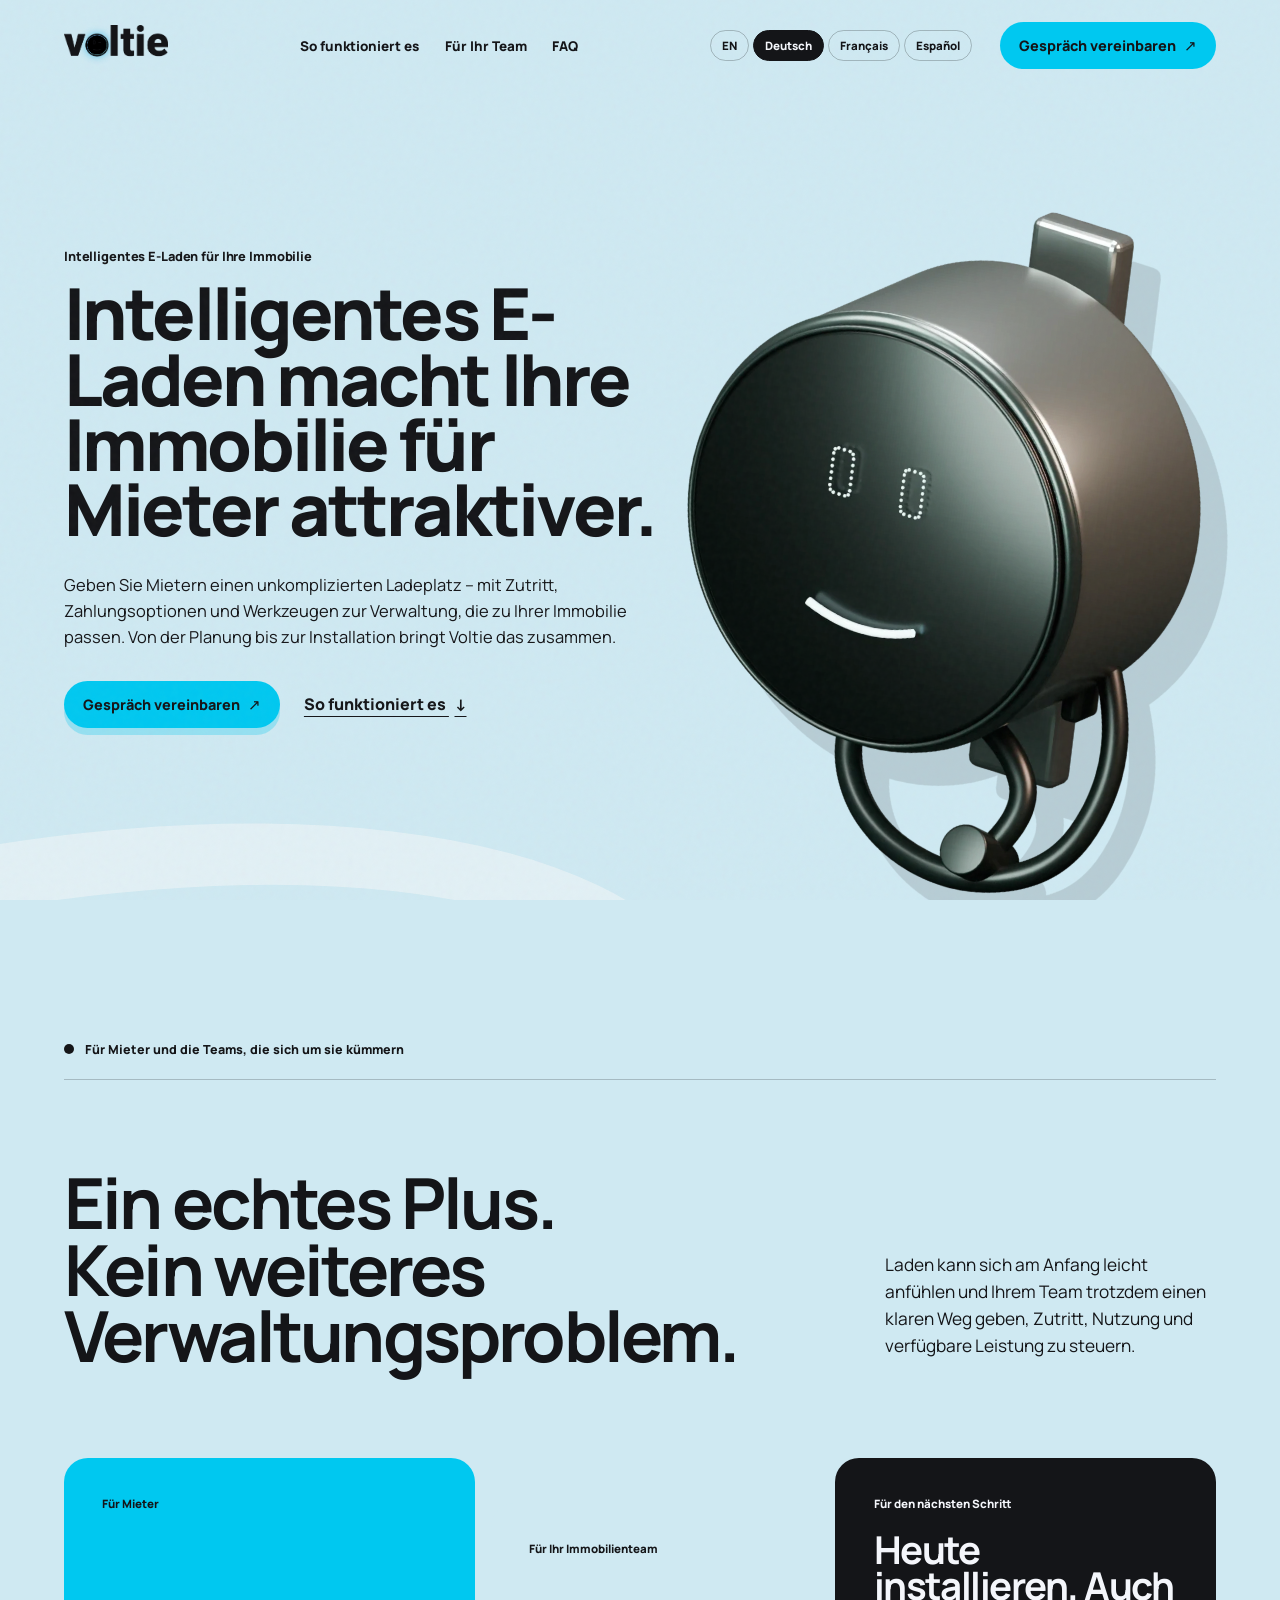
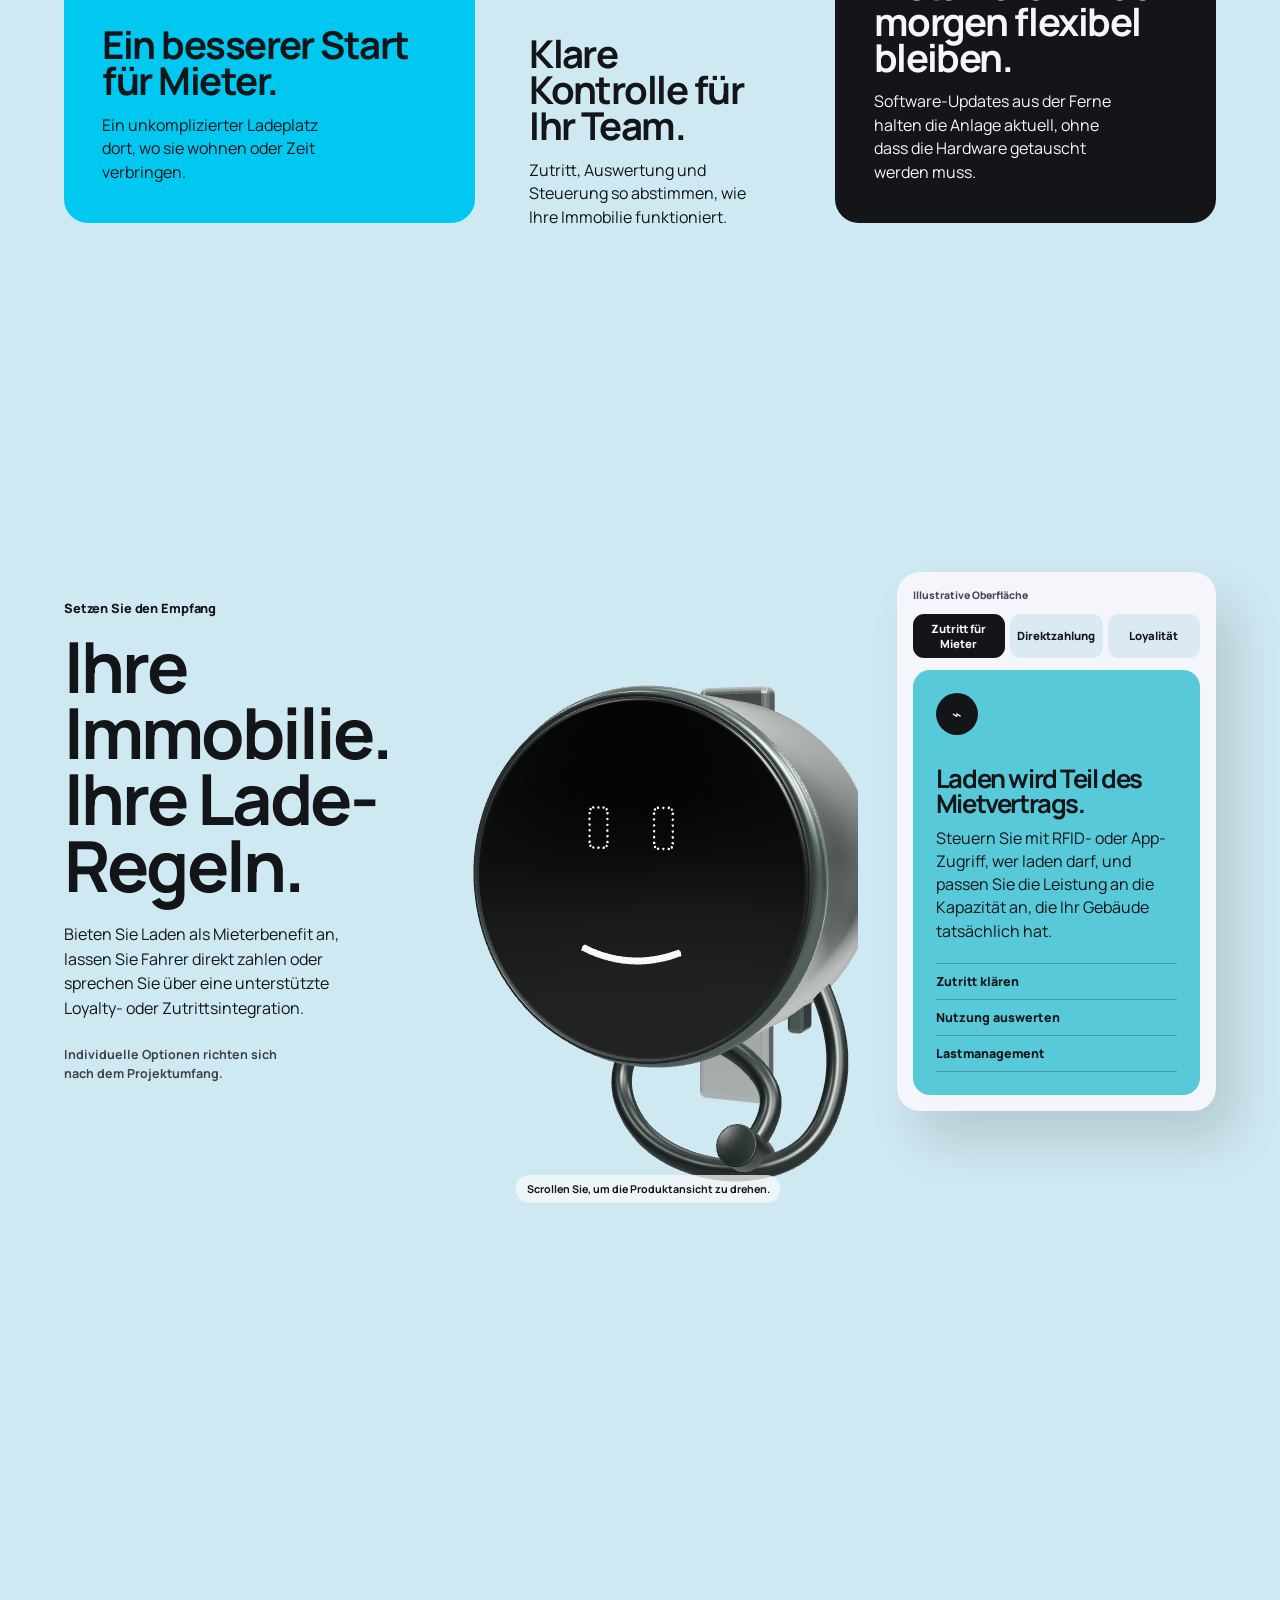
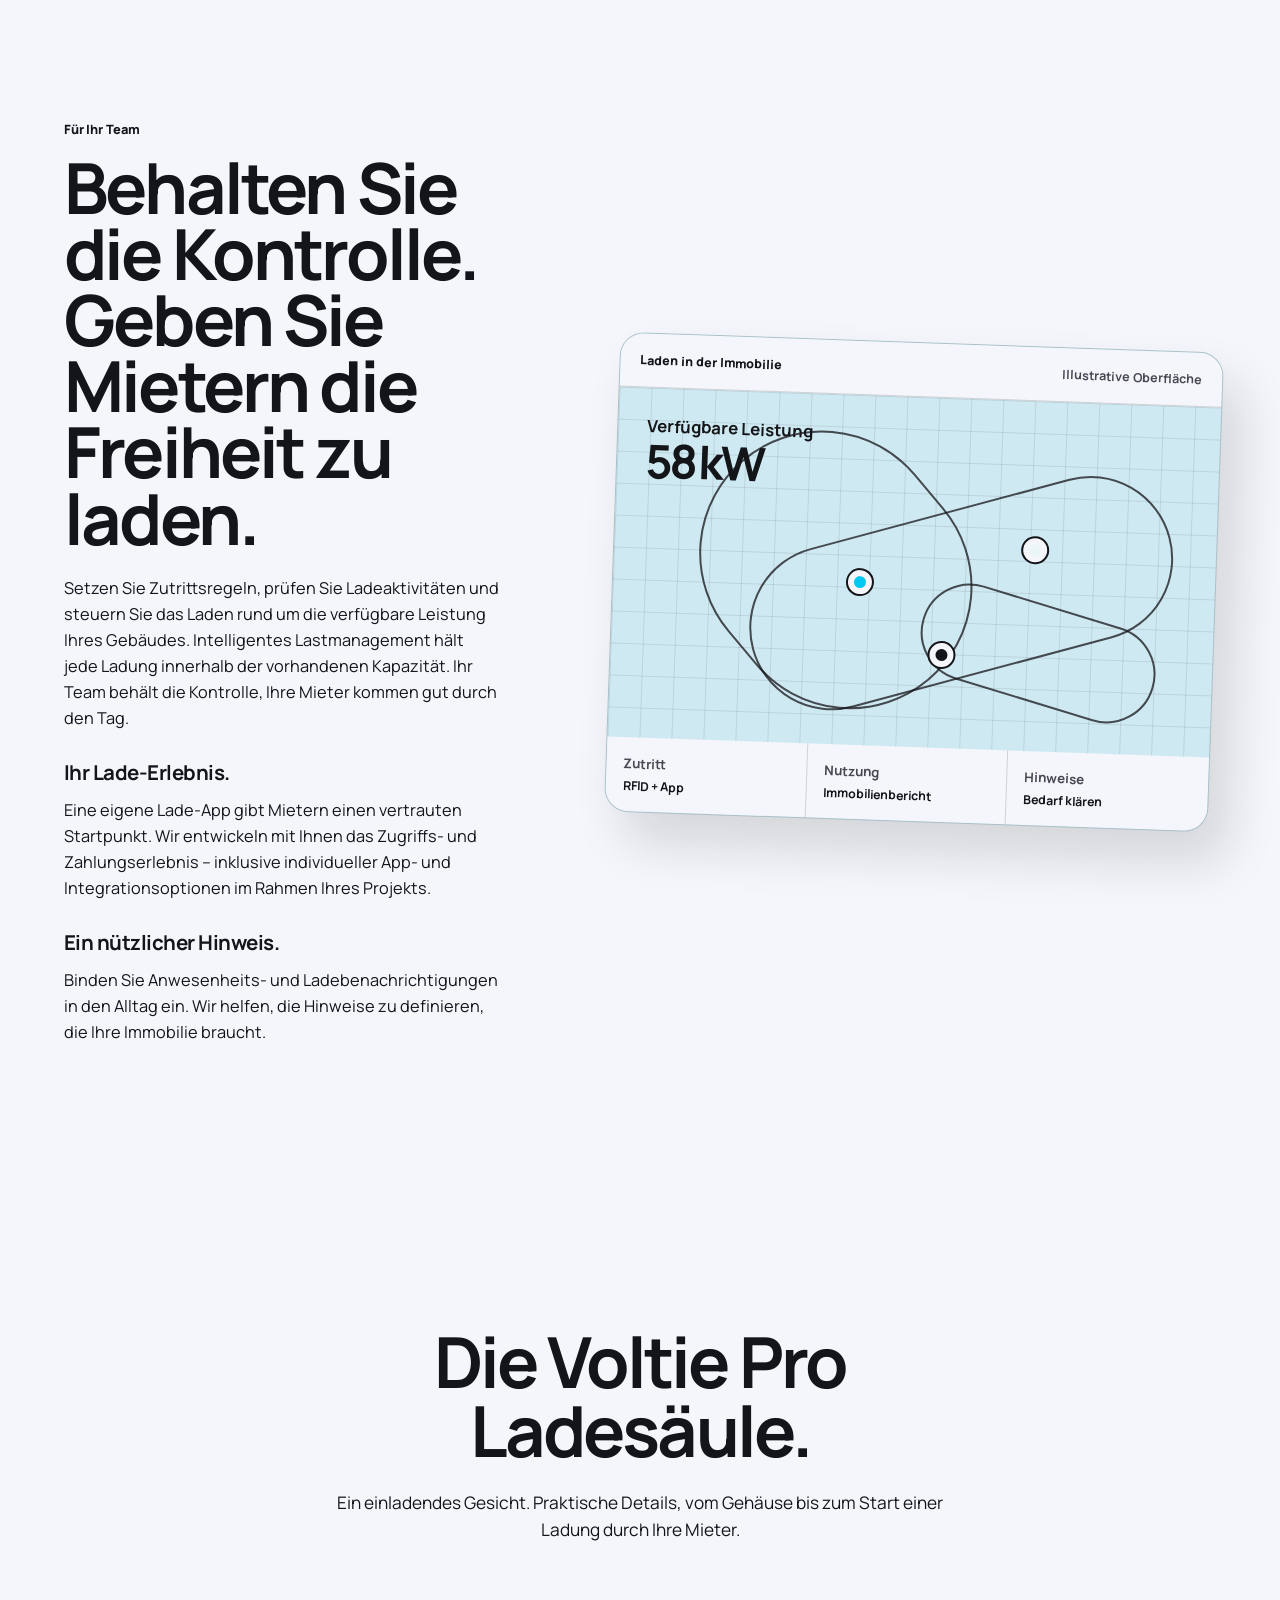
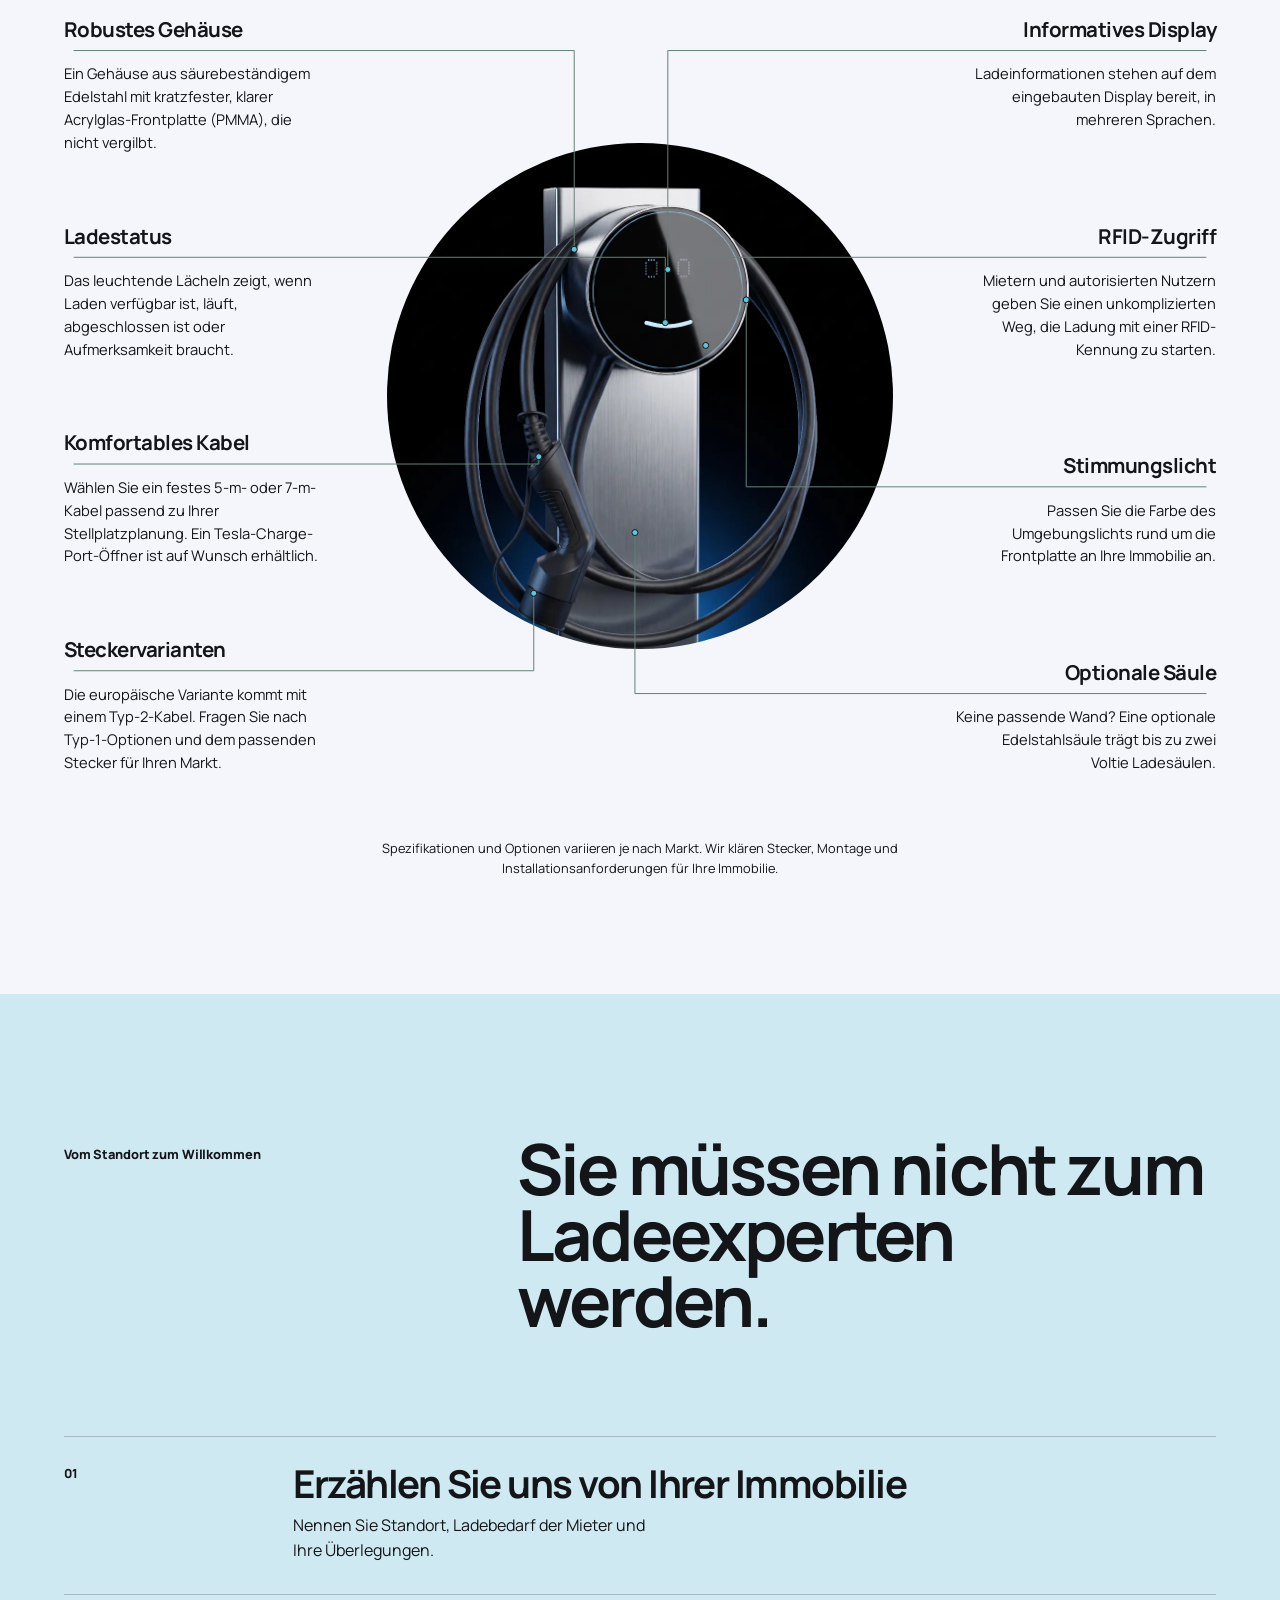
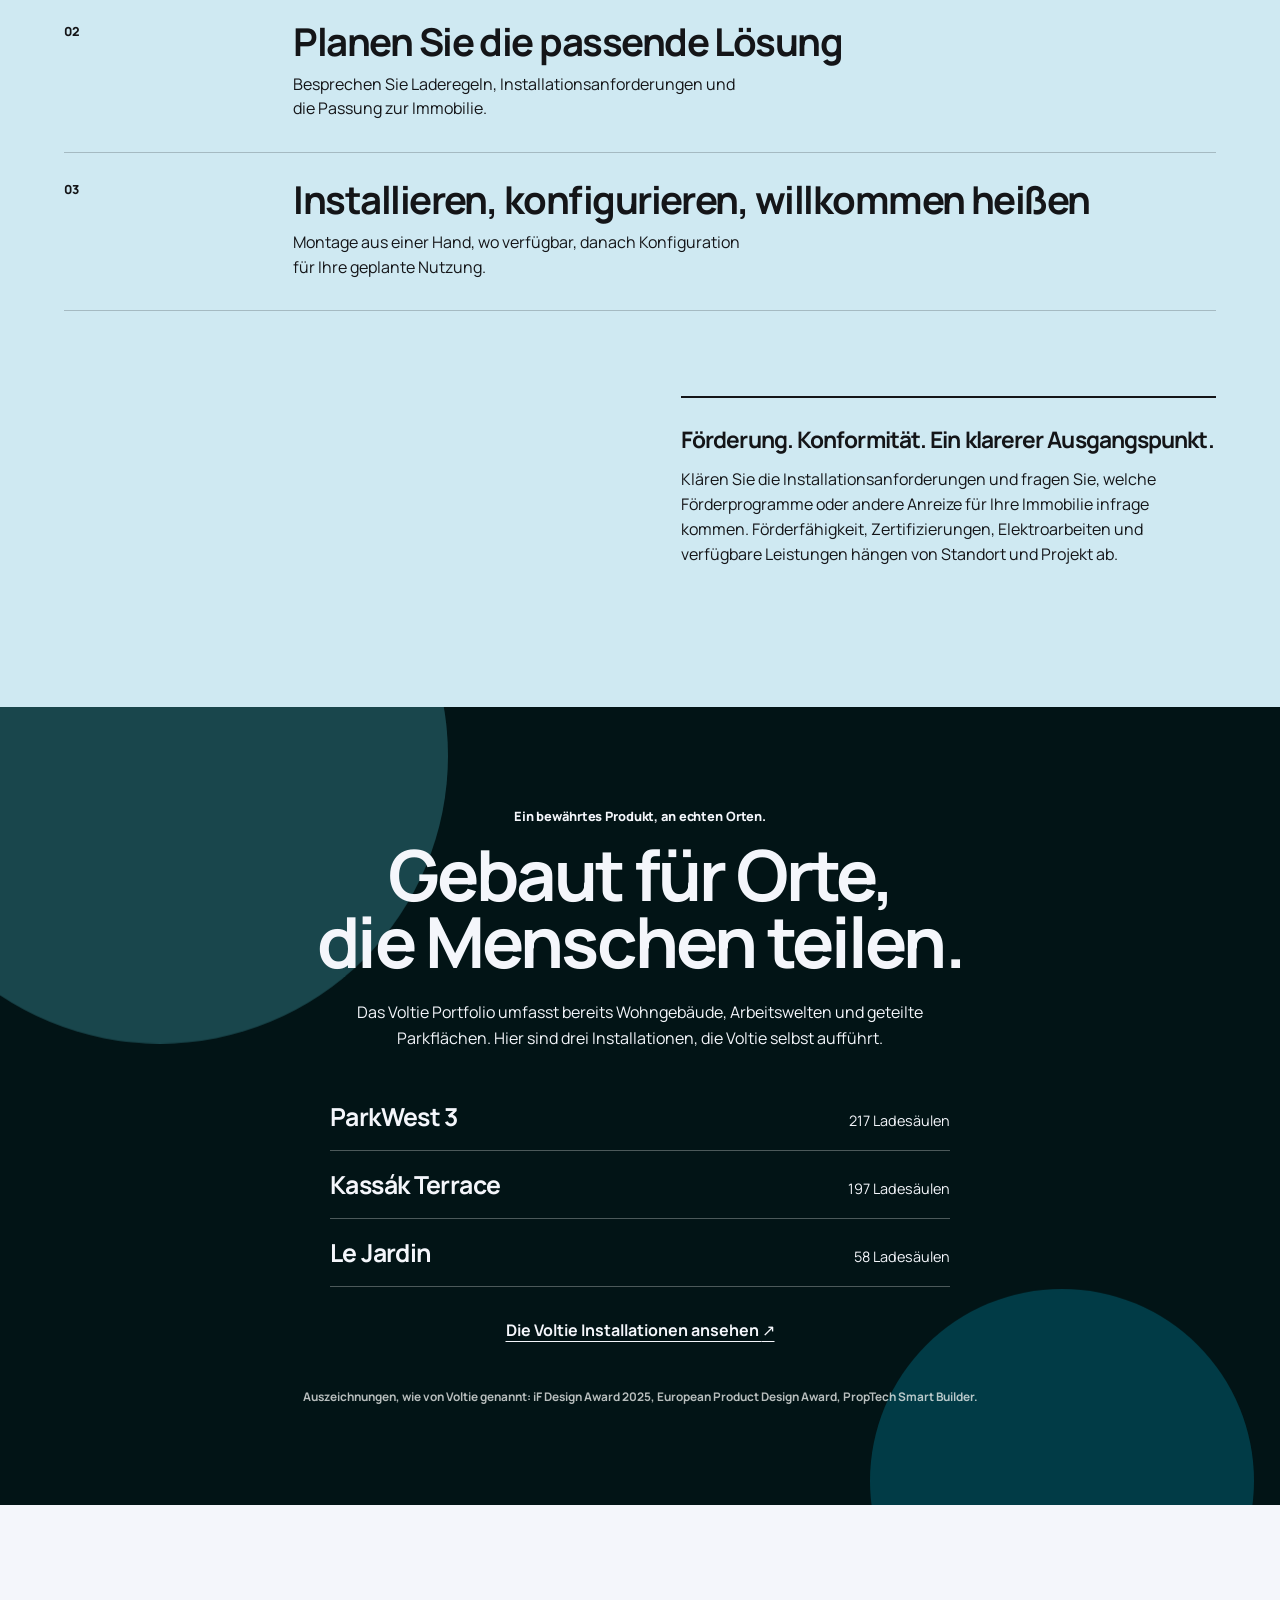
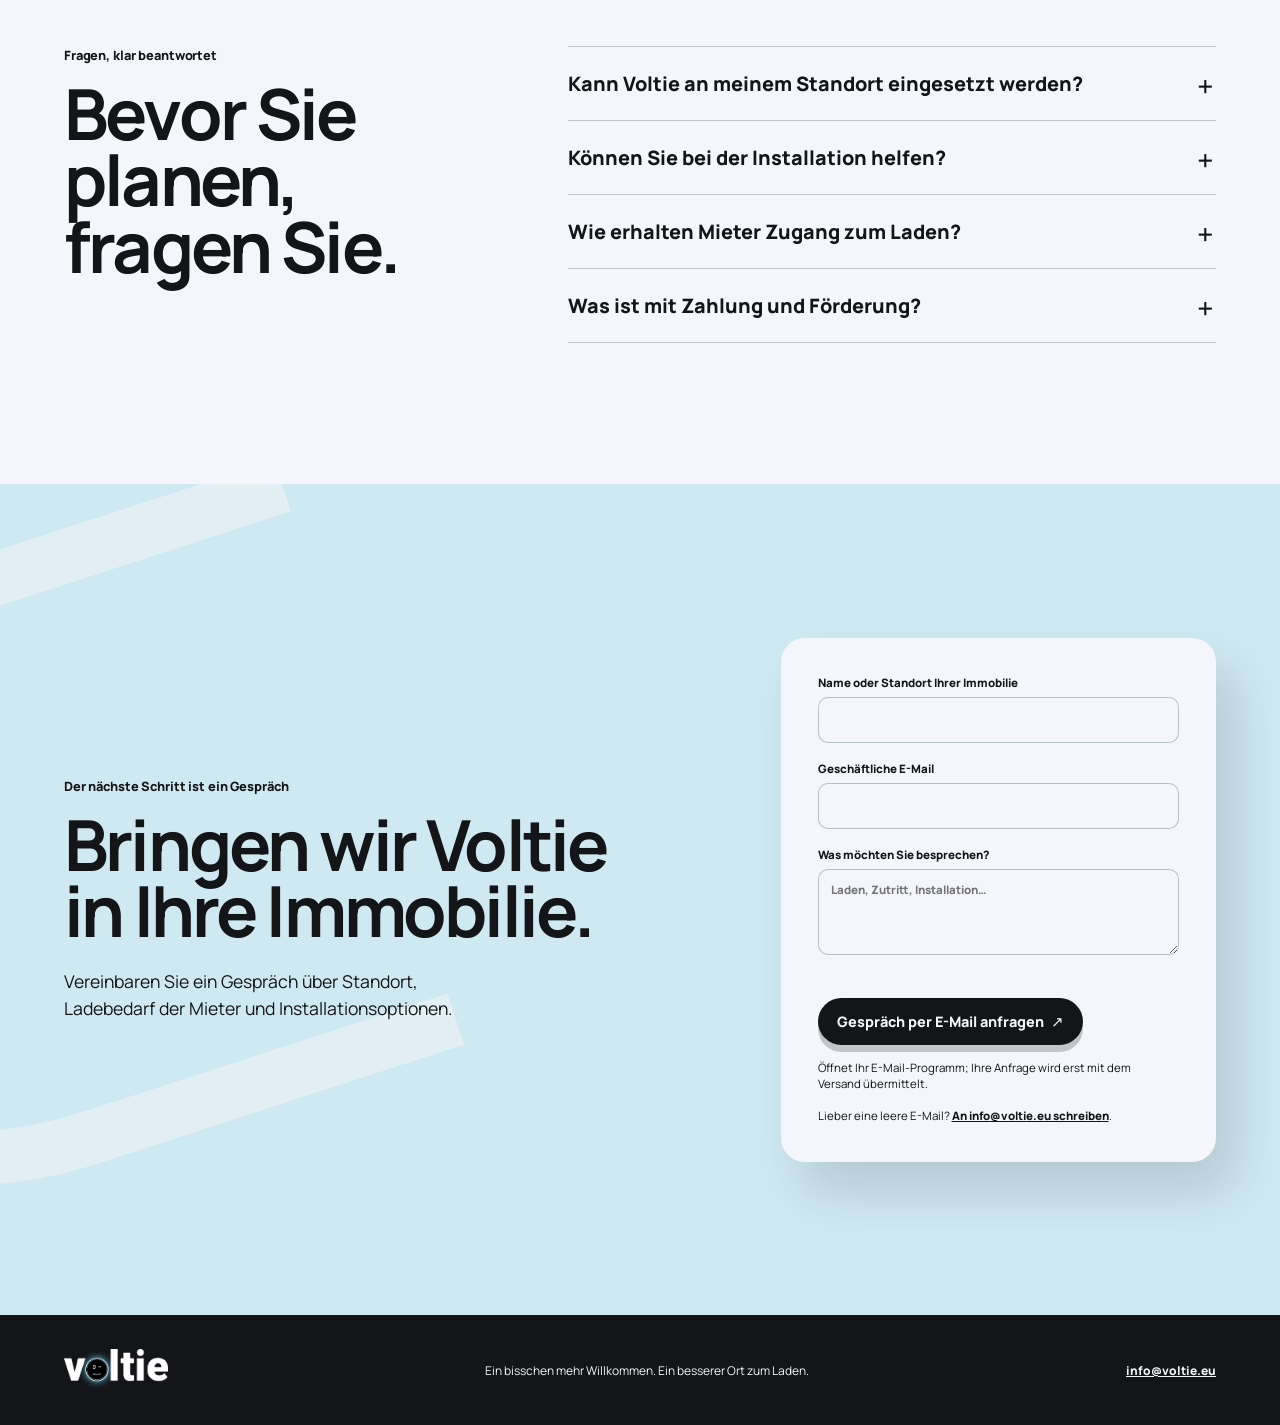
==== de/index.html @ d53babb7 "Publish tested Voltie landing pages in English, German, French and Spanish" ====
<!doctype html>
<html lang="de" data-theme="voltie">
  <head>
    <meta charset="UTF-8" />
    <meta name="viewport" content="width=device-width, initial-scale=1.0" />
    <meta name="theme-color" content="#141518" />
    <meta name="description" content="Voltie bringt intelligentes E-Laden in Ihre Immobilie: Lastmanagement, das die vorhandene Leistung berücksichtigt, Software-Updates aus der Ferne und eine Ladesäule, die Mieter gern nutzen." />
    <title>Voltie — Intelligentes E-Laden für Ihre Immobilie</title>
    <meta name="robots" content="noindex, nofollow" />
    <link rel="icon" href="../assets/voltie-favicon.png" type="image/png" />
    <link rel="preload" href="../fonts/manrope-variable.ttf" as="font" type="font/ttf" crossorigin />
    <script type="module" crossorigin src="../assets/main-BnGy2Usy.js"></script>
    <link rel="stylesheet" crossorigin href="../assets/main-CqkEtk5y.css">
  </head>
  <body>
    <a class="skip-link" href="#main">Zum Inhalt springen</a>
    <div class="floods" aria-hidden="true"><div class="flood flood-mint"></div><div class="flood flood-coral"></div><div class="flood flood-yellow"></div><div class="flood flood-white"></div><div class="flood flood-forest"></div></div>
    <header class="site-header">
      <a class="logo" href="#top" aria-label="Voltie Startseite"><img class="wordmark" src="../assets/voltie-wordmark-ink.png" alt="Voltie" width="1049" height="384" /></a>
      <nav class="desktop-nav" aria-label="Hauptnavigation"><a href="#how-it-works">So funktioniert es</a><a href="#control">Für Ihr Team</a><a href="#faq">FAQ</a></nav>
      <nav class="lang-switch" aria-label="Sprache"><a href="../voltie/" hreflang="en" lang="en" data-locale="en">EN</a><a href="../de/" hreflang="de" lang="de" data-locale="de" aria-current="page">Deutsch</a><a href="../fr/" hreflang="fr" lang="fr" data-locale="fr">Français</a><a href="../es/" hreflang="es" lang="es" data-locale="es">Español</a></nav>
      <a class="nav-cta" href="#book-a-call">Gespräch vereinbaren <span aria-hidden="true">↗</span></a>
      <details class="mobile-nav"><summary aria-label="Navigation öffnen"><span></span><span></span></summary><nav aria-label="Mobile Navigation"><a href="#how-it-works">So funktioniert es</a><a href="#control">Für Ihr Team</a><a href="#faq">FAQ</a><a href="#book-a-call">Gespräch vereinbaren</a><nav class="lang-switch lang-switch--menu" aria-label="Sprache wählen"><a href="../voltie/" hreflang="en" lang="en" data-locale="en">EN</a><a href="../de/" hreflang="de" lang="de" data-locale="de" aria-current="page">Deutsch</a><a href="../fr/" hreflang="fr" lang="fr" data-locale="fr">Français</a><a href="../es/" hreflang="es" lang="es" data-locale="es">Español</a></nav></nav></details>
    </header>

    <main id="main">
      <section class="hero scene-mint" id="top" data-flood="mint">
        <div class="hero-copy">
          <p class="eyebrow">Intelligentes E-Laden für Ihre Immobilie</p>
          <h1>Intelligentes E-Laden macht Ihre Immobilie für Mieter attraktiver.</h1>
          <p class="hero-deck">Geben Sie Mietern einen unkomplizierten Ladeplatz – mit Zutritt, Zahlungsoptionen und Werkzeugen zur Verwaltung, die zu Ihrer Immobilie passen. Von der Planung bis zur Installation bringt Voltie das zusammen.</p>
          <div class="hero-actions"><a class="button button-ink" href="#book-a-call">Gespräch vereinbaren <span aria-hidden="true">↗</span></a><a class="text-link" href="#how-it-works">So funktioniert es <span aria-hidden="true">↓</span></a></div>
        </div>
        <div class="hero-product" data-pointer-product aria-label="Vereinfachte 3D-Darstellung der runden Voltie Pro Ladesäule" role="img">
          <picture class="hero-poster" aria-hidden="true"><source srcset="../assets/charger-poster.webp" type="image/webp" /><img src="../assets/charger-poster.png" width="1100" height="1100" alt="" fetchpriority="high" /></picture>
          <p class="product-note">Ein warmer Empfang. Bis ins letzte Detail.</p>
        </div>
        <div class="hero-swoop" aria-hidden="true"></div>
      </section>

      <section class="welcome scene-coral" id="how-it-works" data-flood="coral">
        <div class="section-topline"><span class="dot"></span><p>Für Mieter und die Teams, die sich um sie kümmern</p></div>
        <div class="welcome-heading"><h2>Ein echtes Plus.<br />Kein weiteres Verwaltungsproblem.</h2><p>Laden kann sich am Anfang leicht anfühlen und Ihrem Team trotzdem einen klaren Weg geben, Zutritt, Nutzung und verfügbare Leistung zu steuern.</p></div>
        <div class="statements" data-reveal-group>
          <article class="statement statement-one"><span>Für Mieter</span><h3>Ein besserer Start für Mieter.</h3><p>Ein unkomplizierter Ladeplatz dort, wo sie wohnen oder Zeit verbringen.</p></article>
          <article class="statement statement-two"><span>Für Ihr Immobilienteam</span><h3>Klare Kontrolle für Ihr Team.</h3><p>Zutritt, Auswertung und Steuerung so abstimmen, wie Ihre Immobilie funktioniert.</p></article>
          <article class="statement statement-three"><span>Für den nächsten Schritt</span><h3>Heute installieren. Auch morgen flexibel bleiben.</h3><p>Software-Updates aus der Ferne halten die Anlage aktuell, ohne dass die Hardware getauscht werden muss.</p></article>
        </div>
      </section>

      <section class="product-stage scene-mint" id="charging-rules" data-flood="mint">
        <div class="product-stage-sticky">
          <div class="stage-copy"><p class="eyebrow">Setzen Sie den Empfang</p><h2>Ihre Immobilie.<br />Ihre Lade-Regeln.</h2><p>Bieten Sie Laden als Mieterbenefit an, lassen Sie Fahrer direkt zahlen oder sprechen Sie über eine unterstützte Loyalty- oder Zutrittsintegration.</p><p class="scope-note">Individuelle Optionen richten sich nach dem Projektumfang.</p></div>
          <div class="model-stage" id="model-stage">
            <picture class="model-poster" id="model-poster"><source srcset="../assets/charger-poster.webp" type="image/webp" /><img src="../assets/charger-poster.png" alt="Vereinfachte 3D-Darstellung der runden Voltie Pro Ladesäule" /></picture>
            <div class="charger-art charger-art--stage" id="css-stage-product" aria-hidden="true"><div class="charger-body"><div class="charger-face"><span class="eye left"></span><span class="eye right"></span><span class="smile"></span></div></div><div class="charger-cable"></div></div>
            <canvas id="charger-canvas" aria-label="Interaktive 3D-Näherung der Voltie Pro Ladesäule"></canvas>
            <span class="model-status" id="model-status" aria-live="polite">Die Produktansicht ist vereinfacht.</span>
          </div>
          <div class="access-demo" aria-label="Illustrative Demonstration zu Zutritt und Zahlung">
            <p class="demo-label">Illustrative Oberfläche</p>
            <div class="demo-tabs" role="group" aria-label="Wahl der Ladeeinrichtung"><button type="button" class="demo-tab is-active" aria-pressed="true" data-demo="tenant">Zutritt für Mieter</button><button type="button" class="demo-tab" aria-pressed="false" data-demo="pay">Direktzahlung</button><button type="button" class="demo-tab" aria-pressed="false" data-demo="loyalty">Loyalität</button></div>
            <div class="demo-screen" id="demo-screen"><div class="demo-icon" aria-hidden="true">⌁</div><h3>Laden wird Teil des Mietvertrags.</h3><p>Steuern Sie mit RFID- oder App-Zugriff, wer laden darf, und passen Sie die Leistung an die Kapazität an, die Ihr Gebäude tatsächlich hat.</p><ul><li>Zutritt klären</li><li>Nutzung auswerten</li><li>Lastmanagement</li></ul></div>
          </div>
        </div>
      </section>

      <section class="control scene-white" id="control" data-flood="white">
        <div class="control-copy"><p class="eyebrow">Für Ihr Team</p><h2>Behalten Sie die Kontrolle.<br />Geben Sie Mietern die Freiheit zu laden.</h2><p>Setzen Sie Zutrittsregeln, prüfen Sie Ladeaktivitäten und steuern Sie das Laden rund um die verfügbare Leistung Ihres Gebäudes. Intelligentes Lastmanagement hält jede Ladung innerhalb der vorhandenen Kapazität. Ihr Team behält die Kontrolle, Ihre Mieter kommen gut durch den Tag.</p><h3 class="feature-heading">Ihr Lade-Erlebnis.</h3><p>Eine eigene Lade-App gibt Mietern einen vertrauten Startpunkt. Wir entwickeln mit Ihnen das Zugriffs- und Zahlungserlebnis – inklusive individueller App- und Integrationsoptionen im Rahmen Ihres Projekts.</p><h3 class="feature-heading">Ein nützlicher Hinweis.</h3><p>Binden Sie Anwesenheits- und Ladebenachrichtigungen in den Alltag ein. Wir helfen, die Hinweise zu definieren, die Ihre Immobilie braucht.</p></div>
        <div class="concept-ui" aria-label="Illustrative Oberfläche zur Immobilienverwaltung"><div class="concept-head"><span>Laden in der Immobilie</span><b>Illustrative Oberfläche</b></div><div class="concept-map"><span class="map-line a"></span><span class="map-line b"></span><span class="map-line c"></span><i class="map-dot one"></i><i class="map-dot two"></i><i class="map-dot three"></i><strong>Verfügbare Leistung<br /><em>58 kW</em></strong></div><div class="concept-footer"><div><small>Zutritt</small><b>RFID + App</b></div><div><small>Nutzung</small><b>Immobilienbericht</b></div><div><small>Hinweise</small><b>Bedarf klären</b></div></div></div>
      </section>

      <section class="hardware scene-white" id="voltie-charger" data-flood="white" aria-labelledby="hardware-title">
        <header class="hardware-header"><h2 id="hardware-title">Die Voltie Pro Ladesäule.</h2><p>Ein einladendes Gesicht. Praktische Details, vom Gehäuse bis zum Start einer Ladung durch Ihre Mieter.</p></header>
        <div class="hardware-diagram">
          <figure class="hardware-visual"><img src="../assets/voltie-charger-details.webp" width="1024" height="1024" loading="lazy" decoding="async" alt="Runde Voltie Pro Ladesäule mit leuchtendem Lächeln, aufgewickeltem Kabel und Edelstahl-Montagesäule" /></figure>
          <svg class="hardware-leaders" aria-hidden="true" focusable="false"></svg>
          <div class="hardware-column hardware-left">
            <article class="hardware-callout" data-pin=".37,.21"><h3>Robustes Gehäuse</h3><p>Ein Gehäuse aus säurebeständigem Edelstahl mit kratzfester, klarer Acrylglas-Frontplatte (PMMA), die nicht vergilbt.</p></article>
            <article class="hardware-callout" data-pin=".55,.355"><h3>Ladestatus</h3><p>Das leuchtende Lächeln zeigt, wenn Laden verfügbar ist, läuft, abgeschlossen ist oder Aufmerksamkeit braucht.</p></article>
            <article class="hardware-callout" data-pin=".30,.62"><h3>Komfortables Kabel</h3><p>Wählen Sie ein festes 5-m- oder 7-m-Kabel passend zu Ihrer Stellplatzplanung. Ein Tesla-Charge-Port-Öffner ist auf Wunsch erhältlich.</p></article>
            <article class="hardware-callout" data-pin=".29,.89"><h3>Steckervarianten</h3><p>Die europäische Variante kommt mit einem Typ-2-Kabel. Fragen Sie nach Typ-1-Optionen und dem passenden Stecker für Ihren Markt.</p></article>
          </div>
          <div class="hardware-column hardware-right">
            <article class="hardware-callout" data-pin=".555,.25"><h3>Informatives Display</h3><p>Ladeinformationen stehen auf dem eingebauten Display bereit, in mehreren Sprachen.</p></article>
            <article class="hardware-callout" data-pin=".63,.40"><h3>RFID-Zugriff</h3><p>Mietern und autorisierten Nutzern geben Sie einen unkomplizierten Weg, die Ladung mit einer RFID-Kennung zu starten.</p></article>
            <article class="hardware-callout" data-pin=".71,.31"><h3>Stimmungslicht</h3><p>Passen Sie die Farbe des Umgebungslichts rund um die Frontplatte an Ihre Immobilie an.</p></article>
            <article class="hardware-callout" data-pin=".49,.77"><h3>Optionale Säule</h3><p>Keine passende Wand? Eine optionale Edelstahlsäule trägt bis zu zwei Voltie Ladesäulen.</p></article>
          </div>
        </div>
        <p class="hardware-note">Spezifikationen und Optionen variieren je nach Markt. Wir klären Stecker, Montage und Installationsanforderungen für Ihre Immobilie.</p>
      </section>

      <section class="process scene-yellow" data-flood="yellow">
        <div class="process-intro"><p class="eyebrow">Vom Standort zum Willkommen</p><h2>Sie müssen nicht zum Ladeexperten werden.</h2></div>
        <ol class="steps">
        <li><span>01</span><div><h3>Erzählen Sie uns von Ihrer Immobilie</h3><p>Nennen Sie Standort, Ladebedarf der Mieter und Ihre Überlegungen.</p></div></li>
        <li><span>02</span><div><h3>Planen Sie die passende Lösung</h3><p>Besprechen Sie Laderegeln, Installationsanforderungen und die Passung zur Immobilie.</p></div></li>
        <li><span>03</span><div><h3>Installieren, konfigurieren, willkommen heißen</h3><p>Montage aus einer Hand, wo verfügbar, danach Konfiguration für Ihre geplante Nutzung.</p></div></li>
        </ol>
        <aside class="requirements"><h3>Förderung. Konformität. Ein klarerer Ausgangspunkt.</h3><p>Klären Sie die Installationsanforderungen und fragen Sie, welche Förderprogramme oder andere Anreize für Ihre Immobilie infrage kommen. Förderfähigkeit, Zertifizierungen, Elektroarbeiten und verfügbare Leistungen hängen von Standort und Projekt ab.</p></aside>
      </section>

      <section class="proof scene-forest" id="proof" data-flood="forest">
        <div class="proof-orb orb-one" aria-hidden="true"></div><div class="proof-orb orb-two" aria-hidden="true"></div>
        <p class="eyebrow">Ein bewährtes Produkt, an echten Orten.</p><h2>Gebaut für Orte,<br />die Menschen teilen.</h2><p class="proof-copy">Das Voltie Portfolio umfasst bereits Wohngebäude, Arbeitswelten und geteilte Parkflächen. Hier sind drei Installationen, die Voltie selbst aufführt.</p><ul class="project-proof"><li><strong>ParkWest 3</strong><span>217 Ladesäulen</span></li><li><strong>Kassák Terrace</strong><span>197 Ladesäulen</span></li><li><strong>Le Jardin</strong><span>58 Ladesäulen</span></li></ul><a class="proof-link" href="https://www.voltie.eu/en/references" target="_blank" rel="noopener noreferrer">Die Voltie Installationen ansehen <span aria-hidden="true">↗</span></a><p class="award-note">Auszeichnungen, wie von Voltie genannt: iF Design Award 2025, European Product Design Award, PropTech Smart Builder.</p>
      </section>

      <section class="faq scene-white" id="faq" data-flood="white"><div class="faq-head"><p class="eyebrow">Fragen, klar beantwortet</p><h2>Bevor Sie planen, fragen Sie.</h2></div><div class="faq-list"><details><summary>Kann Voltie an meinem Standort eingesetzt werden?</summary><p>Verfügbarkeit, Installationsumfang und örtliche Anforderungen unterscheiden sich. Teilen Sie uns Ihre Immobilie mit und fragen Sie, was an Ihrem Standort möglich ist.</p></details><details><summary>Können Sie bei der Installation helfen?</summary><p>Voltie unterstützt die Installationsplanung und bietet, wo verfügbar, Montage aus einer Hand an. Umfang der Elektroarbeiten und der Leistungen hängen von Projektort und -umfang ab.</p></details><details><summary>Wie erhalten Mieter Zugang zum Laden?</summary><p>Besprechen Sie RFID- und App-Zugriff für das Laden Ihrer Mieter. Die passende Lösung hängt davon ab, wie der Zutritt an der Immobilie funktionieren soll.</p></details><details><summary>Was ist mit Zahlung und Förderung?</summary><p>Fahrer können je nach Projektaufsetzung direkt zahlen. Fragen Sie nach Zahlungsoptionen, lokalen Förderprogrammen und Anforderungen; Förderfähigkeit oder Förderhöhe sind nicht garantiert.</p></details></div></section>

      <section class="door scene-coral" id="book-a-call" data-flood="coral"><div class="door-copy"><p class="eyebrow">Der nächste Schritt ist ein Gespräch</p><h2>Bringen wir Voltie in Ihre Immobilie.</h2><p>Vereinbaren Sie ein Gespräch über Standort, Ladebedarf der Mieter und Installationsoptionen.</p><div class="door-arc" aria-hidden="true"></div></div><form class="call-form" id="call-form" novalidate><label>Name oder Standort Ihrer Immobilie<input name="property" autocomplete="organization" required /></label><label>Geschäftliche E-Mail<input name="email" type="email" autocomplete="email" required /></label><label>Was möchten Sie besprechen?<textarea name="message" rows="4" placeholder="Laden, Zutritt, Installation…" required></textarea></label><p class="form-error" id="form-error" role="alert"></p><button class="button button-ink" type="submit">Gespräch per E-Mail anfragen <span aria-hidden="true">↗</span></button><p class="form-note">Öffnet Ihr E-Mail-Programm; Ihre Anfrage wird erst mit dem Versand übermittelt.</p><p class="form-fallback">Lieber eine leere E-Mail? <a href="mailto:info@voltie.eu?subject=Voltie%20Anfrage%20zur%20Ladeinfrastruktur%20%E2%80%93%20">An info@voltie.eu schreiben</a>.</p></form></section>
    </main>
    <footer><a class="logo" href="#top" aria-label="Voltie – nach oben"><img class="wordmark" src="../assets/voltie-wordmark.png" alt="Voltie" width="1049" height="384" /></a><p>Ein bisschen mehr Willkommen. Ein besserer Ort zum Laden.</p><a href="mailto:info@voltie.eu">info@voltie.eu</a></footer>
    <script type="application/json" id="volt-locale">{"demo":{"tabs":[{"id":"tenant","label":"Zutritt für Mieter"},{"id":"pay","label":"Direktzahlung"},{"id":"loyalty","label":"Loyalität"}],"screens":{"tenant":{"title":"Laden wird Teil des Mietvertrags.","copy":"Steuern Sie mit RFID- oder App-Zugriff, wer laden darf, und passen Sie die Leistung an die Kapazität an, die Ihr Gebäude tatsächlich hat.","items":["Zutritt klären","Nutzung auswerten","Lastmanagement"],"icon":"⌁"},"pay":{"title":"Fahrer zahlen direkt.","copy":"Besprechen Sie eine Direktzahlung, die zur Immobilie und zum geplanten Ladeerlebnis passt.","items":["Direktzahlung klären","Zutrittsoptionen","Projektumfang klären"],"icon":"↗"},"loyalty":{"title":"Loyalty- oder Zutrittsanbindung ansehen.","copy":"Besprechen Sie unterstützte Loyalty- oder Zutrittsintegrationen passend zur Arbeitsweise Ihrer Immobilie.","items":["Integration klären","Zutritt für Mieter","Umfang bestätigen"],"icon":"◎"}}},"form":{"error":"Bitte geben Sie Ihre Immobilie, eine gültige E-Mail-Adresse und eine kurze Nachricht an, bevor sich Ihr E-Mail-Programm öffnet.","subject":"Voltie Anfrage zur Ladeinfrastruktur – {property}","body":"Hallo Voltie-Team,\n\nImmobilie: {property}\nE-Mail: {email}\n\nWas ich besprechen möchte:\n{message}\n\nBitte melden Sie sich wegen eines Gesprächs."},"model":{"scroll":"Scrollen Sie, um die Produktansicht zu drehen.","product":"Produktansicht","fallback":"Statische Produktansicht, solange das 3D-Modell nicht verfügbar ist."}}</script>
  </body>
</html>
---- assets/main-CqkEtk5y.css ----
:root{--mint: #b7e2d0;--ink: #193b32;--coral: #f3a28e;--yellow: #f4d87c;--white: #f8f9f8;--forest: #193b32;--muted: #416359;--line: rgb(25 59 50 / 22%);--ease-out: cubic-bezier(.23, 1, .32, 1);--ease-morph: cubic-bezier(.77, 0, .175, 1);--shadow: 20px 30px 50px rgb(25 59 50 / 15%);--page-pad: clamp(20px, 5vw, 80px);font-family:Manrope,Arial,sans-serif;color:var(--ink);background:var(--mint);font-synthesis:none}*{box-sizing:border-box}html{scroll-behavior:smooth}body{margin:0;min-width:320px;overflow-x:hidden;background:var(--mint);color:var(--ink)}body:after{content:"";position:fixed;inset:0;pointer-events:none;z-index:20;opacity:.045;background-image:url("data:image/svg+xml,%3Csvg viewBox='0 0 180 180' xmlns='http://www.w3.org/2000/svg'%3E%3Cfilter id='n'%3E%3CfeTurbulence type='fractalNoise' baseFrequency='.8' numOctaves='3' stitchTiles='stitch'/%3E%3C/filter%3E%3Crect width='100%25' height='100%25' filter='url(%23n)' opacity='.75'/%3E%3C/svg%3E")}a{color:inherit}button,input,textarea{font:inherit}button,summary{cursor:pointer}:focus-visible{outline:3px solid var(--ink);outline-offset:4px}.skip-link{position:fixed;top:10px;left:10px;z-index:200;transform:translateY(-200%);background:var(--white);padding:12px 16px;border-radius:8px;font-weight:800}.skip-link:focus{transform:translateY(0)}.floods{position:fixed;inset:0;z-index:0;background:var(--mint)}body>main,body>footer{position:relative;z-index:1}.flood{position:absolute;inset:0;opacity:0;transition:opacity .65s var(--ease-out)}.flood-mint{background:var(--mint);opacity:1}.flood-coral{background:var(--coral)}.flood-yellow{background:var(--yellow)}.flood-white{background:var(--white)}.flood-forest{background:var(--forest)}.site-header{position:absolute;z-index:30;top:0;left:0;right:0;display:flex;align-items:center;gap:28px;padding:22px var(--page-pad)}.logo{display:inline-flex;align-items:center;gap:.015em;text-decoration:none;font-size:clamp(1.7rem,2.5vw,2.15rem);line-height:1;letter-spacing:-.095em;font-weight:800;white-space:nowrap}.logo-device{display:inline-grid;place-items:center;width:.84em;height:.84em;margin:0 .018em;border:.073em solid currentColor;border-radius:50%;position:relative;transform:translateY(.01em)}.logo-device:before{content:"";position:absolute;inset:.09em;border-radius:50%;box-shadow:inset 0 0 0 .04em #75d9e1}.logo-device b{width:.31em;height:.065em;border-radius:50%;border-bottom:.045em solid currentColor;position:absolute;bottom:.19em}.logo-device i{width:.35em;height:.1em;position:absolute;top:.32em;border-left:.045em solid currentColor;border-right:.045em solid currentColor}.desktop-nav{display:flex;gap:clamp(16px,2vw,32px);margin-left:auto}.desktop-nav a{text-decoration:none;font-size:.84rem;font-weight:800}.desktop-nav a:hover{text-decoration:underline;text-underline-offset:.3em}.nav-cta,.button{display:inline-flex;align-items:center;justify-content:center;gap:.55em;min-height:46px;border:0;border-radius:999px;padding:13px 19px;font-size:.9rem;font-weight:800;text-decoration:none;transition:transform .14s var(--ease-out),background-color .14s ease,color .14s ease,box-shadow .14s ease}.nav-cta{background:var(--coral)}.nav-cta span,.button span{font-size:1.05em}.nav-cta:active,.button:active{transform:translateY(1px) scale(.975)}.mobile-nav{display:none;margin-left:auto;position:relative}.mobile-nav summary{list-style:none;width:46px;height:46px;border-radius:50%;display:grid;align-content:center;justify-content:center;gap:5px;background:var(--white)}.mobile-nav summary::-webkit-details-marker{display:none}.mobile-nav summary span{display:block;width:18px;height:2px;background:var(--ink)}.mobile-nav nav{position:absolute;right:0;top:calc(100% + 9px);width:210px;padding:12px;border-radius:17px;background:var(--white);box-shadow:var(--shadow)}.mobile-nav nav a{display:block;padding:12px;border-radius:10px;text-decoration:none;font-weight:800}.mobile-nav nav a:hover{background:var(--mint)}section{position:relative;scroll-margin-top:86px}.scene-mint{background:var(--mint)}.scene-coral{background:var(--coral)}.scene-yellow{background:var(--yellow)}.scene-white{background:var(--white)}.scene-forest{background:var(--forest);color:var(--white)}.js .scene-mint,.js .scene-coral,.js .scene-yellow,.js .scene-white,.js .scene-forest{background:transparent}.hero{min-height:max(760px,100svh);display:flex;align-items:center;padding:145px var(--page-pad) 70px;overflow:hidden;isolation:isolate}.hero-copy{width:56%;max-width:790px;position:relative;z-index:2}.eyebrow{margin:0 0 16px;font-size:.8rem;font-weight:800;letter-spacing:-.01em}.hero h1,h2,h3,p{text-wrap:pretty}.hero h1{margin:0;max-width:780px;font-size:clamp(4.5rem,8vw,7.45rem);line-height:.91;letter-spacing:-.04em;font-weight:800}.hero-deck{max-width:590px;margin:30px 0;font-size:clamp(1.03rem,1.25vw,1.22rem);line-height:1.58}.hero-actions{display:flex;align-items:center;gap:24px}.button-ink{background:var(--ink);color:var(--white);box-shadow:0 7px #193b3238}.button-ink:hover{background:#254f44;transform:translateY(-2px);box-shadow:0 9px #193b3238}.button-ink:active{box-shadow:0 3px #193b3238}.text-link{font-weight:800;text-decoration-thickness:1px;text-underline-offset:.35em}.text-link span{margin-left:.35em}.hero-product{position:absolute;z-index:1;width:min(43vw,650px);aspect-ratio:.88;right:max(3vw,38px);bottom:-8vw;display:grid;place-items:center;filter:drop-shadow(27px 33px 0 rgb(25 59 50 / 13%))}.product-note{position:absolute;right:0;bottom:2%;margin:0;font-size:.67rem;font-weight:700;color:#193b32b8}.charger-art{width:100%;height:100%;position:relative;display:grid;place-items:center}.charger-body{width:84%;aspect-ratio:.92;position:relative;border-radius:50% 50% 45% 45%;background:radial-gradient(circle at 37% 25%,#fff 0 1.5%,#dae5e2 9%,#6e8179 36%,#24332e 60%,#84958e 71%,#eff4f2 77%,#3b4b45 89%);box-shadow:inset -18px -17px 20px #0000004d,inset 18px 14px 19px #ffffff52;display:grid;place-items:center;transform:rotate(-8deg)}.charger-face{width:69%;aspect-ratio:1;border-radius:50%;position:relative;background:#0d1715;border:clamp(4px,.62vw,8px) solid #667e75;box-shadow:inset 0 0 0 clamp(2px,.27vw,4px) #7ddae2,0 6px #00000040}.charger-face .eye{position:absolute;top:36%;width:7%;height:11%;border:2px solid #f8f9f8;border-radius:2px}.charger-face .left{left:31%}.charger-face .right{left:54%;width:9%;height:2px;top:41%;border-width:0 0 2px}.charger-face .smile{position:absolute;left:36%;top:51%;width:30%;height:18%;border-bottom:2px solid #f8f9f8;border-radius:0 0 50% 50%;transform:rotate(3deg)}.charger-cable{position:absolute;width:39%;height:44%;border:clamp(8px,1.1vw,14px) solid #172521;border-left:0;border-bottom:0;border-radius:0 90% 0 0;bottom:0;left:0;transform:translate(-18%,12%) rotate(5deg)}.hero-swoop{position:absolute;z-index:-1;width:75vw;height:31vw;left:-20vw;bottom:-23vw;border:min(5vw,78px) solid rgb(248 249 248 / 47%);border-left:0;border-radius:0 80% 0 0;transform:rotate(-12deg)}.welcome{padding:clamp(80px,11vw,150px) var(--page-pad)}.section-topline{display:flex;align-items:center;gap:11px;padding-bottom:21px;border-bottom:1px solid var(--line);font-size:.78rem;font-weight:800}.section-topline p{margin:0}.dot{width:10px;height:10px;border-radius:50%;background:var(--ink)}.welcome-heading{display:grid;grid-template-columns:1.15fr .55fr;gap:10vw;padding:clamp(46px,7vw,90px) 0}.welcome h2,.product-stage h2,.control h2,.process h2,.proof h2,.faq h2,.door h2{margin:0;font-size:clamp(2.9rem,5.5vw,6rem);letter-spacing:-.04em;line-height:.94}.welcome-heading>p{align-self:end;max-width:380px;font-size:1.08rem;line-height:1.55;margin:0 0 .5em}.statements{display:grid;grid-template-columns:1.1fr .88fr 1.02fr;gap:16px;align-items:stretch}.statement{display:flex;flex-direction:column;min-height:315px;padding:clamp(22px,3vw,40px);border-radius:24px;color:var(--ink)}.statement span{font-size:.72rem;font-weight:800}.statement h3{margin:auto 0 14px;font-size:clamp(1.8rem,3vw,3.1rem);line-height:.94;letter-spacing:-.04em}.statement p{margin:0;max-width:24ch;line-height:1.47}.statement-one{background:var(--yellow)}.statement-two{min-height:365px;background:var(--mint);transform:translateY(45px)}.statement-three{background:var(--white)}.product-stage{min-height:310vh}.product-stage-sticky{min-height:100svh;padding:116px var(--page-pad) 60px;display:grid;grid-template-columns:.8fr 1fr .76fr;align-items:center;gap:clamp(16px,3vw,52px);overflow:hidden}.stage-copy{align-self:center}.stage-copy>p:not(.eyebrow){max-width:30ch;line-height:1.55;margin:24px 0 0}.scope-note{font-size:.78rem;font-weight:700;opacity:.78}.model-stage{position:relative;min-height:min(70vh,650px);align-self:stretch;isolation:isolate}.model-stage canvas,.model-poster,.charger-art--stage{position:absolute;inset:0;width:100%;height:100%}.model-stage canvas{z-index:2;opacity:0;transition:opacity .22s var(--ease-out)}.model-stage.is-model-ready canvas{opacity:1}.model-stage.is-model-ready .model-poster,.model-stage.is-model-ready .charger-art--stage{opacity:0}.model-poster{z-index:1;margin:0;display:grid;place-items:center;transition:opacity .22s var(--ease-out)}.model-poster img{max-width:100%;max-height:100%;object-fit:contain}.charger-art--stage{z-index:0;transform:scale(.9);transition:opacity .22s var(--ease-out)}.model-status{position:absolute;z-index:3;bottom:0;left:50%;transform:translate(-50%);padding:7px 11px;border-radius:999px;background:#f8f9f8bf;font-size:.67rem;font-weight:700;white-space:nowrap}.access-demo{background:var(--white);border-radius:23px;padding:16px;box-shadow:var(--shadow);align-self:center}.demo-label{margin:0 0 12px;color:var(--muted);font-size:.65rem;font-weight:800}.demo-tabs{display:grid;grid-template-columns:repeat(3,1fr);gap:5px}.demo-tab{min-height:44px;padding:7px;border:0;border-radius:11px;color:var(--ink);background:#deede7;font-size:.71rem;font-weight:800;transition:color .14s ease,background-color .14s ease,transform .14s var(--ease-out)}.demo-tab[aria-pressed=true]{color:var(--white);background:var(--ink)}.demo-tab:active{transform:scale(.97)}.demo-screen{min-height:295px;margin-top:12px;padding:23px;border-radius:17px;background:var(--yellow)}.demo-icon{width:42px;height:42px;display:grid;place-items:center;border-radius:50%;color:var(--white);background:var(--ink);font-weight:800}.demo-screen h3{margin:31px 0 11px;font-size:1.6rem;line-height:.98;letter-spacing:-.055em}.demo-screen p{line-height:1.45;margin:0 0 20px}.demo-screen ul{list-style:none;padding:0;margin:0;border-top:1px solid rgb(25 59 50 / 22%)}.demo-screen li{padding:9px 0;border-bottom:1px solid rgb(25 59 50 / 22%);font-size:.78rem;font-weight:800}.control{min-height:760px;padding:clamp(90px,13vw,170px) var(--page-pad);display:grid;grid-template-columns:.85fr 1.15fr;align-items:center;gap:8vw}.control-copy>p:not(.eyebrow){max-width:515px;margin:24px 0 0;font-size:1.02rem;line-height:1.6}.control-copy .scope-note{font-size:.77rem}.concept-ui{border:1px solid rgb(25 59 50 / 19%);border-radius:24px;overflow:hidden;background:var(--mint);box-shadow:var(--shadow);transform:rotate(2deg)}.concept-head{display:flex;justify-content:space-between;gap:12px;padding:18px 20px;background:var(--white);border-bottom:1px solid rgb(25 59 50 / 16%);font-size:.78rem;font-weight:800}.concept-head b{color:var(--muted);font-weight:700}.concept-map{min-height:350px;position:relative;overflow:hidden;background-image:linear-gradient(rgb(25 59 50 / 10%) 1px,transparent 1px),linear-gradient(90deg,rgb(25 59 50 / 10%) 1px,transparent 1px);background-size:32px 32px}.concept-map strong{position:absolute;top:29px;left:29px;font-size:1.05rem;line-height:1.1}.concept-map em{font-style:normal;font-size:2.9rem;letter-spacing:-.08em}.map-line{position:absolute;border:2px solid var(--ink);border-radius:999px;opacity:.75}.map-line.a{width:72%;height:47%;left:22%;top:32%;transform:rotate(-17deg)}.map-line.b{width:48%;height:70%;left:13%;top:15%;transform:rotate(48deg)}.map-line.c{width:40%;height:28%;left:51%;top:58%;transform:rotate(15deg)}.map-dot{position:absolute;width:24px;height:24px;border-radius:50%;border:6px solid var(--white);background:var(--coral);box-shadow:0 0 0 2px var(--ink)}.map-dot.one{left:39%;top:50%}.map-dot.two{left:68%;top:39%;background:var(--yellow)}.map-dot.three{left:53%;top:70%;background:var(--ink)}.concept-footer{display:grid;grid-template-columns:repeat(3,1fr);background:var(--white)}.concept-footer div{padding:17px;border-right:1px solid rgb(25 59 50 / 16%)}.concept-footer div:last-child{border-right:0}.concept-footer small,.concept-footer b{display:block}.concept-footer small{margin-bottom:5px;color:var(--muted);font-weight:700}.concept-footer b{font-size:.77rem}.process{padding:clamp(80px,11vw,150px) var(--page-pad)}.process-intro{display:grid;grid-template-columns:.7fr 1.3fr;gap:6vw}.process-intro .eyebrow{margin-top:10px}.steps{list-style:none;padding:0;margin:clamp(60px,8vw,115px) 0 0;border-top:1px solid var(--line)}.steps li{display:grid;grid-template-columns:18% 1fr;gap:22px;padding:28px 0 31px;border-bottom:1px solid var(--line)}.steps li>span{font-size:.78rem;font-weight:800}.steps h3{margin:0 0 11px;font-size:clamp(1.65rem,3vw,2.8rem);line-height:.98;letter-spacing:-.04em}.steps p{max-width:45ch;margin:0;line-height:1.55}.requirements{max-width:535px;margin:85px 0 0 auto;padding:26px 0 0;border-top:2px solid var(--ink)}.requirements h3{margin:0 0 12px;font-size:1.42rem;letter-spacing:-.04em}.requirements p{margin:0;line-height:1.55}.proof{min-height:720px;overflow:hidden;display:flex;flex-direction:column;align-items:center;justify-content:center;padding:100px var(--page-pad);text-align:center;isolation:isolate}.proof .eyebrow,.proof h2,.proof-copy,.award-note{position:relative;z-index:1}.proof h2{max-width:890px}.proof-copy{max-width:600px;margin:26px auto 0;line-height:1.62}.award-note{margin:35px 0 0;font-size:.74rem;font-weight:700;color:#f8f9f8bd}.proof-orb{position:absolute;z-index:0;border-radius:50%}.orb-one{width:min(45vw,650px);aspect-ratio:1;top:-30%;left:-10%;background:var(--coral)}.orb-two{width:min(30vw,460px);aspect-ratio:1;bottom:-21%;right:2%;background:var(--yellow)}.faq{padding:clamp(80px,11vw,150px) var(--page-pad);display:grid;grid-template-columns:.75fr 1.25fr;gap:9vw}.faq-list{border-top:1px solid var(--line)}.faq details{border-bottom:1px solid var(--line)}.faq summary{position:relative;padding:23px 43px 23px 0;font-size:clamp(1.1rem,1.55vw,1.4rem);font-weight:800;list-style:none}.faq summary::-webkit-details-marker{display:none}.faq summary:after{content:"+";position:absolute;top:19px;right:2px;font-size:1.8rem;font-weight:500;transition:transform .2s var(--ease-out)}.faq details[open] summary:after{transform:rotate(45deg)}.faq details p{max-width:55ch;margin:0;padding:0 42px 25px 0;line-height:1.6}.door{min-height:720px;overflow:hidden;padding:clamp(90px,12vw,160px) var(--page-pad);display:grid;grid-template-columns:1fr .74fr;gap:10vw;align-items:center}.door-copy{position:relative}.door-copy>p:not(.eyebrow){max-width:425px;margin:25px 0 0;font-size:1.1rem;line-height:1.55}.door-arc{position:absolute;width:130%;height:250%;z-index:0;left:-75%;top:-87%;border:54px solid rgb(248 249 248 / 45%);border-right:0;border-radius:90% 0 0 90%;transform:rotate(-18deg);pointer-events:none}.door-copy>:not(.door-arc){position:relative;z-index:1}.call-form{position:relative;z-index:1;padding:clamp(22px,3vw,37px);border-radius:24px;background:var(--white);box-shadow:var(--shadow)}.call-form label{display:block;margin:0 0 18px;font-size:.72rem;font-weight:800}.call-form input,.call-form textarea{display:block;width:100%;min-height:46px;margin-top:7px;padding:12px;border:1px solid rgb(25 59 50 / 28%);border-radius:10px;background:var(--white);color:var(--ink);resize:vertical}.call-form input:focus,.call-form textarea:focus{outline:2px solid var(--ink);outline-offset:2px}.form-error{min-height:1.2em;margin:-3px 0 13px;color:#7a2518;font-size:.78rem;font-weight:800}.form-note,.form-fallback{margin:15px 0 0;font-size:.72rem;line-height:1.45}.form-fallback a{font-weight:800}footer{display:flex;align-items:center;justify-content:space-between;gap:24px;padding:34px var(--page-pad);background:var(--ink);color:var(--white)}footer .logo{color:var(--white)}footer p,footer a{margin:0;font-size:.75rem}footer>a:last-child{font-weight:800}@media(hover:hover)and (pointer:fine){.nav-cta:hover{transform:translateY(-2px);background:#ffb09e}.statement{transition:transform .32s var(--ease-out),box-shadow .32s var(--ease-out)}.statement:hover{transform:translateY(-7px) rotate(-.3deg);box-shadow:var(--shadow)}.statement-two:hover{transform:translateY(36px) rotate(.3deg)}}@media(max-width:900px){.desktop-nav{display:none}.site-header{gap:13px}.nav-cta{margin-left:auto}.mobile-nav{display:block}.hero{align-items:flex-start;padding-top:145px}.hero-copy{width:64%}.hero-product{width:49vw;right:-2vw;bottom:-3vw}.product-stage-sticky{grid-template-columns:.9fr 1fr;grid-template-areas:"copy model" "demo model"}.stage-copy{grid-area:copy}.model-stage{grid-area:model;min-height:550px}.access-demo{grid-area:demo}.control{grid-template-columns:1fr;gap:60px}.concept-ui{max-width:680px;width:100%;justify-self:end}.faq{gap:5vw}.door{gap:6vw}}@media(max-width:640px){.site-header{padding:18px 20px}.logo{font-size:1.75rem}.nav-cta{display:none}.mobile-nav{margin-left:auto}.hero{min-height:820px;padding:125px 20px 42px}.hero-copy{width:100%}.hero h1{max-width:390px;font-size:clamp(3.35rem,15.5vw,4.15rem)}.hero-deck{max-width:350px;margin:23px 0;font-size:1rem}.hero-actions{gap:19px}.text-link{font-size:.85rem}.hero-product{width:82vw;right:-18vw;bottom:-10vw}.product-note{display:none}.hero-swoop{width:90vw;height:55vw;bottom:-29vw}.welcome{padding:75px 20px 100px}.welcome-heading{grid-template-columns:1fr;gap:28px;padding:45px 0 22px}.welcome-heading>p{font-size:1rem}.statements{display:block}.statement{min-height:230px;margin-top:14px;padding:27px}.statement h3{font-size:2.2rem}.statement-two{min-height:240px;transform:none}.product-stage{min-height:auto}.product-stage-sticky{min-height:auto;padding:86px 20px 80px;display:block;overflow:visible}.stage-copy>p:not(.eyebrow){margin-top:20px}.model-stage{min-height:405px;margin:25px 0 12px}.access-demo{max-width:460px}.demo-screen{min-height:240px}.control{min-height:auto;padding:82px 20px;gap:45px}.concept-ui{transform:none}.concept-map{min-height:285px}.concept-footer{grid-template-columns:1fr}.concept-footer div{border-right:0;border-bottom:1px solid rgb(25 59 50 / 16%)}.process{padding:80px 20px}.process-intro{grid-template-columns:1fr;gap:10px}.steps{margin-top:50px}.steps li{grid-template-columns:48px 1fr}.steps h3{font-size:1.75rem}.requirements{margin-top:58px}.proof{min-height:570px;padding:82px 20px}.proof h2{font-size:3.1rem}.orb-one{width:95vw;top:-21%;left:-43%}.orb-two{width:70vw;right:-28%}.faq{padding:80px 20px;display:block}.faq-list{margin-top:43px}.door{min-height:auto;padding:82px 20px;display:block}.door-copy{margin-bottom:52px}.door-arc{width:180%;height:260%;left:-110%;top:-95%}.call-form{padding:22px}footer{padding:27px 20px;display:grid;grid-template-columns:1fr auto}footer p{grid-column:1 / -1;order:3}}@media(prefers-reduced-motion:reduce){html{scroll-behavior:auto}.flood{transition-duration:.01ms}.hero-product,.concept-ui{transform:none!important}.product-stage{min-height:auto}.model-stage canvas{display:none}.model-poster,.charger-art--stage{opacity:1!important}.statement,.nav-cta,.button,.demo-tab{transition-duration:.01ms}.statement-two{transform:none}}@font-face{font-family:Manrope;src:url(../fonts/manrope-variable.ttf) format("truetype");font-weight:200 800;font-style:normal;font-display:swap}.brand-mark{display:inline-flex;align-items:center;gap:.015em}.logo .wordmark{display:block;width:104px;height:auto}.hero-poster{display:block;width:100%;height:100%}.hero-poster img{width:100%;height:100%;object-fit:contain;transform:rotate(7deg)}.hero-product{filter:drop-shadow(12px 24px 24px rgb(25 59 50 / 18%))}@media(min-width:1200px){.hero-product{width:min(59.77vw,903.5px);right:calc(max(3vw,38px) - ((min(59.77vw,903.5px) - min(43vw,650px))/2) + 24px)}}html:not(.js) .product-stage{min-height:auto}#css-stage-product{display:none}.poster-unavailable #css-stage-product{display:grid}.feature-heading{margin:30px 0 -12px;font-size:1.28rem;line-height:1.15;letter-spacing:-.025em}.project-proof{list-style:none;padding:0;margin:32px 0 20px;width:min(620px,100%);position:relative;z-index:1;text-align:left}.project-proof li{display:flex;justify-content:space-between;align-items:baseline;gap:18px;padding:17px 0;border-bottom:1px solid rgb(248 249 248 / 30%)}.project-proof strong{font-size:clamp(1.05rem,2vw,1.55rem);letter-spacing:-.025em}.project-proof span{font-size:.9rem;white-space:nowrap}.proof-link{position:relative;z-index:1;display:inline-block;padding:12px 0;font-weight:700;text-underline-offset:.3em}.proof-link:focus-visible{outline-color:var(--white)}.js .scene-white{background:var(--white)}.js .scene-forest{background:var(--forest)}.scene-forest .orb-one{opacity:.28}.scene-forest .orb-two{opacity:.22}@media(max-width:640px){.hero{display:block;min-height:auto;padding-bottom:0}.hero-product{position:relative;width:74vw;right:auto;bottom:auto;margin:18px -30px -10px auto}.hero-actions{gap:14px}.hero h1{font-size:clamp(3.1rem,14.5vw,4rem)}.proof{min-height:730px}}@media(prefers-reduced-motion:reduce){.js .scene-mint{background:var(--mint)}.js .scene-coral{background:var(--coral)}.js .scene-yellow{background:var(--yellow)}.js .scene-white{background:var(--white)}.js .scene-forest{background:var(--forest)}.js .welcome-heading,.js .statement,.js .concept-ui,.js .door-copy,.js .call-form{transform:none!important;opacity:1!important}.model-stage .charger-art--stage{opacity:0!important}}:root[data-theme=electric]{--mint: #071b3c;--ink: #071b3c;--coral: #a5ff3e;--yellow: #d3ff86;--white: #effff5;--forest: #020e25;--muted: #35546a;--line: rgb(7 27 60 / 25%);--shadow: 20px 30px 50px rgb(0 8 26 / 25%);--electric-panel: #102d55}html[data-theme=electric] :is(.hero,.product-stage,.control,.faq){color:var(--white)}html[data-theme=electric] :is(.hero,.product-stage){background:var(--mint)}html[data-theme=electric] .scene-white,html[data-theme=electric] .flood-white{background:var(--electric-panel)}html[data-theme=electric] .site-header{color:var(--white)}html[data-theme=electric] .site-header .wordmark{filter:brightness(0) invert(1)}html[data-theme=electric] .nav-cta{color:var(--ink)}html[data-theme=electric] :is(.mobile-nav nav,.mobile-nav summary,.skip-link){color:var(--ink);background:var(--white)}html[data-theme=electric] .hero .button-ink{color:var(--ink);background:var(--coral);box-shadow:0 7px #a5ff3e38}html[data-theme=electric] .hero .button-ink:active{box-shadow:0 3px #a5ff3e38}html[data-theme=electric] .hero-swoop{border-color:#a5ff3e2e}html[data-theme=electric] .hero-product{filter:drop-shadow(12px 24px 24px rgb(0 5 20 / 35%))}html[data-theme=electric] .product-note{color:var(--white)}html[data-theme=electric] .statement-two{color:var(--white);background:var(--electric-panel)}html[data-theme=electric] .access-demo{color:var(--ink)}html[data-theme=electric] .demo-tab{background:#ddf6ca}html[data-theme=electric] .demo-tab[aria-pressed=true]{background:var(--ink);color:var(--white)}html[data-theme=electric] .model-status{background:var(--electric-panel);color:var(--white)}html[data-theme=electric] .concept-ui{background:#123d5c;border-color:#a5ff3e66}html[data-theme=electric] :is(.concept-head,.concept-footer){color:var(--ink)}html[data-theme=electric] .concept-map{background-image:linear-gradient(rgb(165 255 62 / 13%) 1px,transparent 1px),linear-gradient(90deg,rgb(165 255 62 / 13%) 1px,transparent 1px)}html[data-theme=electric] .map-line{border-color:var(--coral)}html[data-theme=electric] .map-dot{box-shadow:0 0 0 2px var(--coral)}html[data-theme=electric] .map-dot.three{background:#59dc82}html[data-theme=electric] .faq-list,html[data-theme=electric] .faq details{border-color:#effff547}html[data-theme=electric] .call-form{color:var(--ink)}html[data-theme=electric] .award-note{color:#cce4e7}html[data-theme=electric] :is(.orb-one,.orb-two){opacity:.12}html[data-theme=electric] :is(.hero,.product-stage,.control,.faq,.site-header,footer) :focus-visible{outline-color:var(--coral)}html[data-theme=electric] .access-demo :focus-visible{outline-color:var(--ink)}@media(hover:hover)and (pointer:fine){html[data-theme=electric] .nav-cta:hover{background:#c4ff83}html[data-theme=electric] .hero .button-ink:hover{background:#c4ff83;box-shadow:0 9px #a5ff3e38}html[data-theme=electric] .mobile-nav nav a:hover{background:#d3ff86}}.hardware{padding:clamp(84px,9vw,138px) var(--page-pad)}.hardware-header{max-width:740px;margin:0 auto 52px;text-align:center}.hardware-header h2{margin:0;font-size:clamp(2.9rem,5.5vw,6rem);line-height:.98;letter-spacing:-.04em}.hardware-header p{max-width:56ch;margin:24px auto 0;font-size:1.08rem;line-height:1.6}.hardware-diagram{position:relative;display:grid;grid-template-columns:1fr 1.75fr 1fr;gap:34px;min-height:800px;max-width:1280px;margin:0 auto;isolation:isolate}.hardware-visual{grid-column:2;grid-row:1;align-self:center;margin:0;position:relative;z-index:0}.hardware-visual img{display:block;width:100%;height:auto;border-radius:50%}.hardware-column{grid-row:1;display:flex;flex-direction:column;justify-content:space-between;padding:22px 0;position:relative;z-index:2}.hardware-left{grid-column:1}.hardware-right{grid-column:3;text-align:right}.hardware-callout h3{margin:0;font-size:clamp(1.05rem,1.6vw,1.43rem);letter-spacing:-.025em;line-height:1.15}.hardware-callout p{margin:21px 0 0;font-size:.92rem;line-height:1.55;max-width:29ch}.hardware-right p{margin-left:auto}.hardware-leaders{position:absolute;inset:0;width:100%;height:100%;pointer-events:none;z-index:1;color:#648176}.hardware-leaders polyline{fill:none;stroke:currentColor;stroke-width:1;stroke-linecap:round;stroke-linejoin:round}.hardware-leaders circle{fill:var(--coral);stroke:var(--ink);stroke-width:1}.hardware-note{max-width:68ch;margin:42px auto 0;text-align:center;font-size:.8rem;line-height:1.6}html[data-theme=electric] .hardware{color:var(--white)}html[data-theme=electric] .hardware-leaders{color:#7ecb7b}html[data-theme=electric] .hardware-leaders circle{fill:var(--coral);stroke:var(--forest)}@media(max-width:1050px){.hardware-diagram{grid-template-columns:1fr 1fr;min-height:auto;gap:28px 40px}.hardware-visual{grid-column:1 / -1;grid-row:1;width:min(480px,80%);margin:0 auto 12px}.hardware-column{grid-row:2;gap:35px;padding:0;justify-content:flex-start}.hardware-left{grid-column:1}.hardware-right{grid-column:2;text-align:left}.hardware-right p{margin-left:0}.hardware-callout p{max-width:40ch;margin-top:12px}.hardware-leaders{display:none}}@media(max-width:540px){.hardware{padding:76px 20px}.hardware-header{margin-bottom:34px}.hardware-header p{font-size:1rem}.hardware-diagram{gap:25px}.hardware-visual{width:min(350px,100%)}.hardware-callout h3{font-size:1.05rem}.hardware-callout p{font-size:.88rem}}@media(prefers-reduced-motion:reduce){.js .hardware-visual{transform:none!important;opacity:1!important}}html[data-theme=voltie]{--mint: #cfe9f2;--ink: #141518;--coral: #57c9d9;--yellow: #eaf6f6;--white: #f4f6fb;--forest: #021416;--muted: #464950;--line: rgb(20 21 24 / 22%);--shadow: 20px 30px 50px rgb(20 21 24 / 14%);--voltie-cyan: #00c8f0}html[data-theme=voltie] :is(h1,h2,h3,.eyebrow,.statement span){overflow-wrap:break-word}html[data-theme=voltie][lang=de] :is(h1,h2,h3){-webkit-hyphens:auto;hyphens:auto}html[data-theme=voltie] .hero h1{font-size:clamp(3rem,5.6vw,5.6rem)}@media(max-width:640px){html[data-theme=voltie] .hero h1{font-size:clamp(2.6rem,13vw,3.6rem);max-width:22ch}}html[data-theme=voltie] .nav-cta{background:var(--voltie-cyan);color:var(--ink)}html[data-theme=voltie] .nav-cta:hover{background:#33d3f5}html[data-theme=voltie] .hero .button-ink{background:var(--voltie-cyan);color:var(--ink);box-shadow:0 7px #00c8f047}html[data-theme=voltie] .hero .button-ink:hover{background:#33d3f5;box-shadow:0 9px #00c8f047}html[data-theme=voltie] .button-ink{box-shadow:0 7px #14151838}html[data-theme=voltie] .button-ink:hover{background:#2c2c2f}html[data-theme=voltie] .hero-product{filter:drop-shadow(27px 33px 0 rgb(20 21 24 / 13%))}html[data-theme=voltie] .product-note{color:#141518b8}html[data-theme=voltie] .concept-ui{border-color:#14151830}html[data-theme=voltie] .concept-map{background-image:linear-gradient(rgb(20 21 24 / 10%) 1px,transparent 1px),linear-gradient(90deg,rgb(20 21 24 / 10%) 1px,transparent 1px)}html[data-theme=voltie] :is(.concept-head,.concept-footer){border-color:#14151829}html[data-theme=voltie] .concept-footer div{border-right-color:#14151829}html[data-theme=voltie] .demo-screen ul{border-top-color:#14151842}html[data-theme=voltie] .demo-screen li{border-bottom-color:#14151842}html[data-theme=voltie] .demo-tab{background:#dbe9f2}html[data-theme=voltie] .demo-tab:hover{background:#cbe0ec}html[data-theme=voltie] .demo-tab[aria-pressed=true]{background:var(--ink);color:var(--white)}html[data-theme=voltie] .statement-one{background:var(--voltie-cyan)}html[data-theme=voltie] .statement-three{background:#141518;color:var(--white)}html[data-theme=voltie] .demo-screen{background:var(--coral)}html[data-theme=voltie] .map-dot.one,html[data-theme=voltie] .orb-two{background:var(--voltie-cyan)}html[data-theme=voltie] .lang-switch{display:flex;align-items:center;gap:4px;margin-left:auto}html[data-theme=voltie] .lang-switch a{padding:7px 11px;border:1px solid rgb(20 21 24 / 24%);border-radius:999px;color:inherit;font-size:.72rem;font-weight:800;text-decoration:none;white-space:nowrap}html[data-theme=voltie] .lang-switch a:hover{border-color:var(--ink)}html[data-theme=voltie] .lang-switch a[aria-current=page]{background:var(--ink);border-color:var(--ink);color:var(--white)}html[data-theme=voltie] .mobile-nav .lang-switch{display:grid;grid-template-columns:repeat(2,1fr);gap:5px;margin:6px 0 2px;padding-top:9px;border-top:1px solid rgb(20 21 24 / 14%)}html[data-theme=voltie] .mobile-nav .lang-switch a{display:block;padding:9px 6px;border:1px solid rgb(20 21 24 / 16%);border-radius:10px;color:var(--ink);font-size:.74rem;text-align:center}html[data-theme=voltie] .mobile-nav .lang-switch a[aria-current=page]{background:var(--ink);border-color:var(--ink);color:var(--white)}html[data-theme=voltie] :is(.proof,footer):focus-visible{outline-color:var(--voltie-cyan)}html[data-theme=voltie] :focus-visible{outline-color:var(--voltie-cyan)}@media(max-width:900px){html[data-theme=voltie] .site-header .lang-switch{display:none}html[data-theme=voltie] .nav-cta{margin-left:auto}}@media(max-width:640px){html[data-theme=voltie] .mobile-nav{margin-left:auto}}
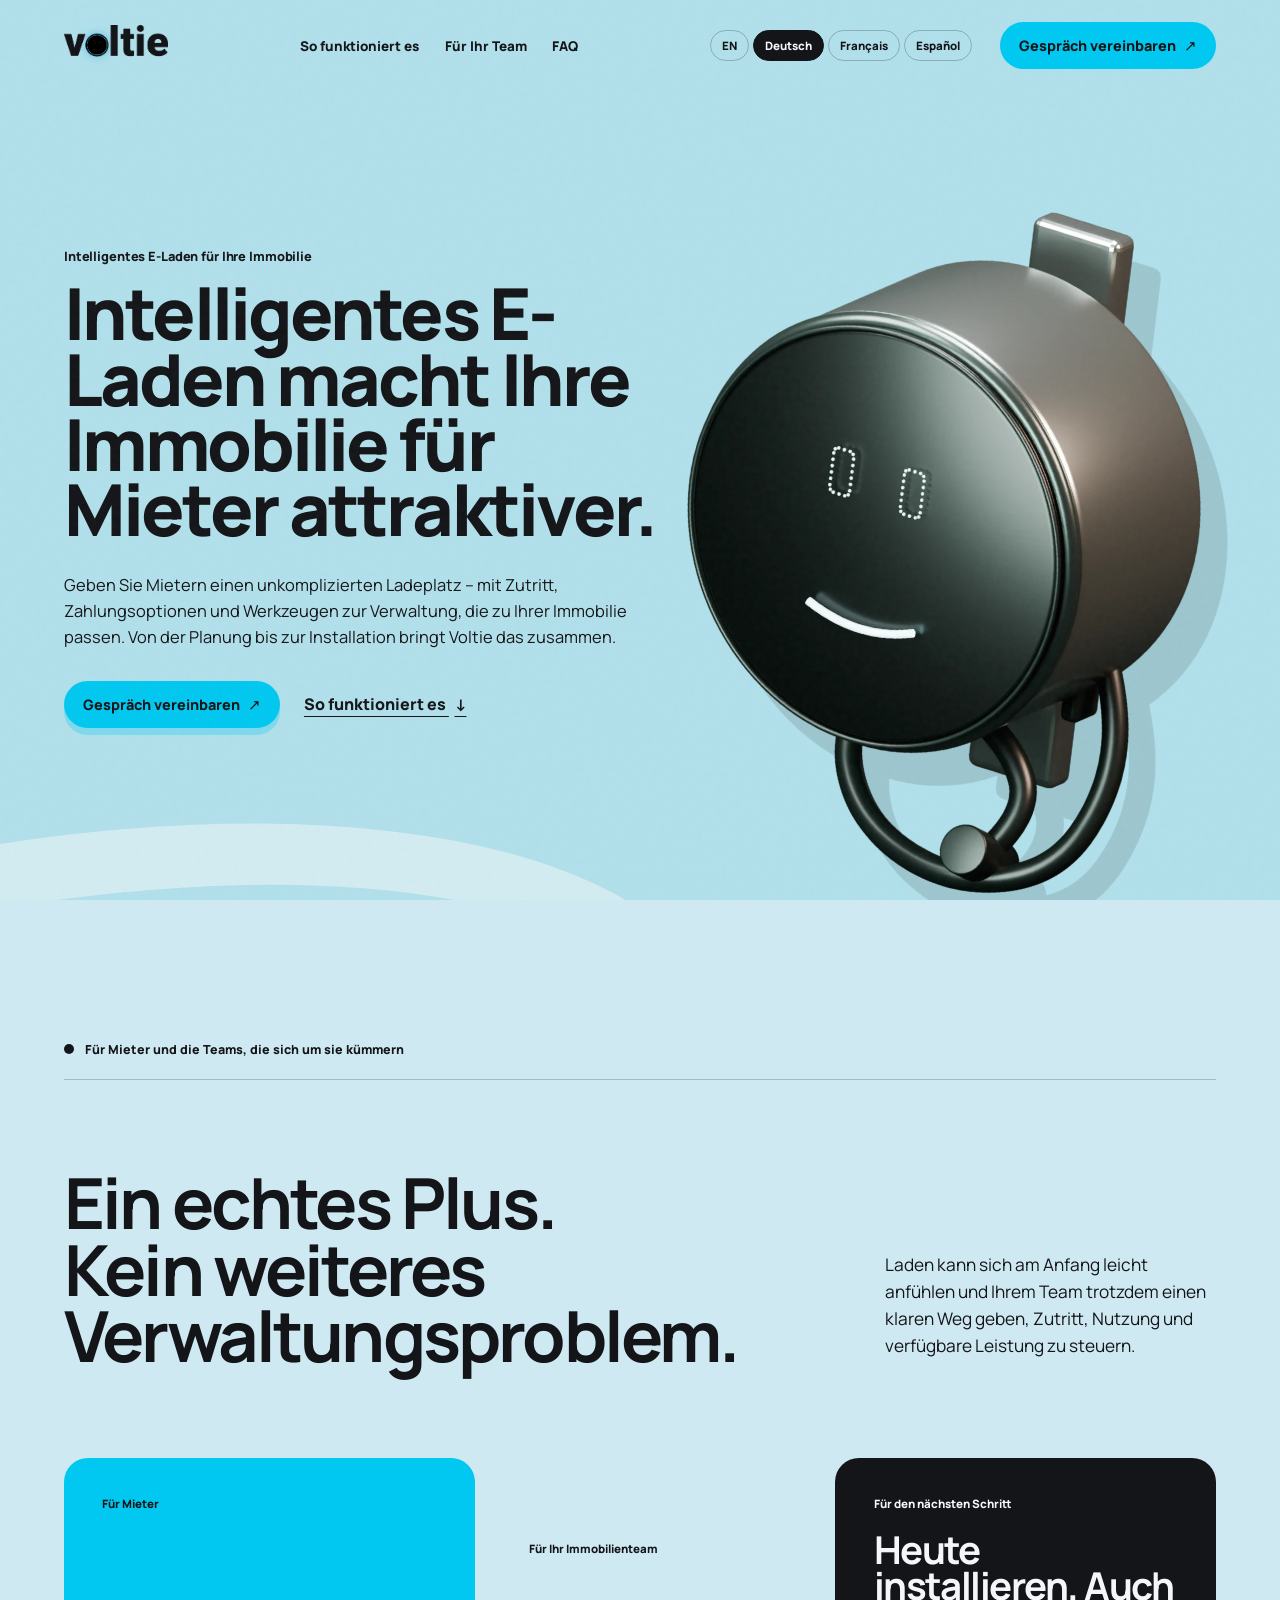
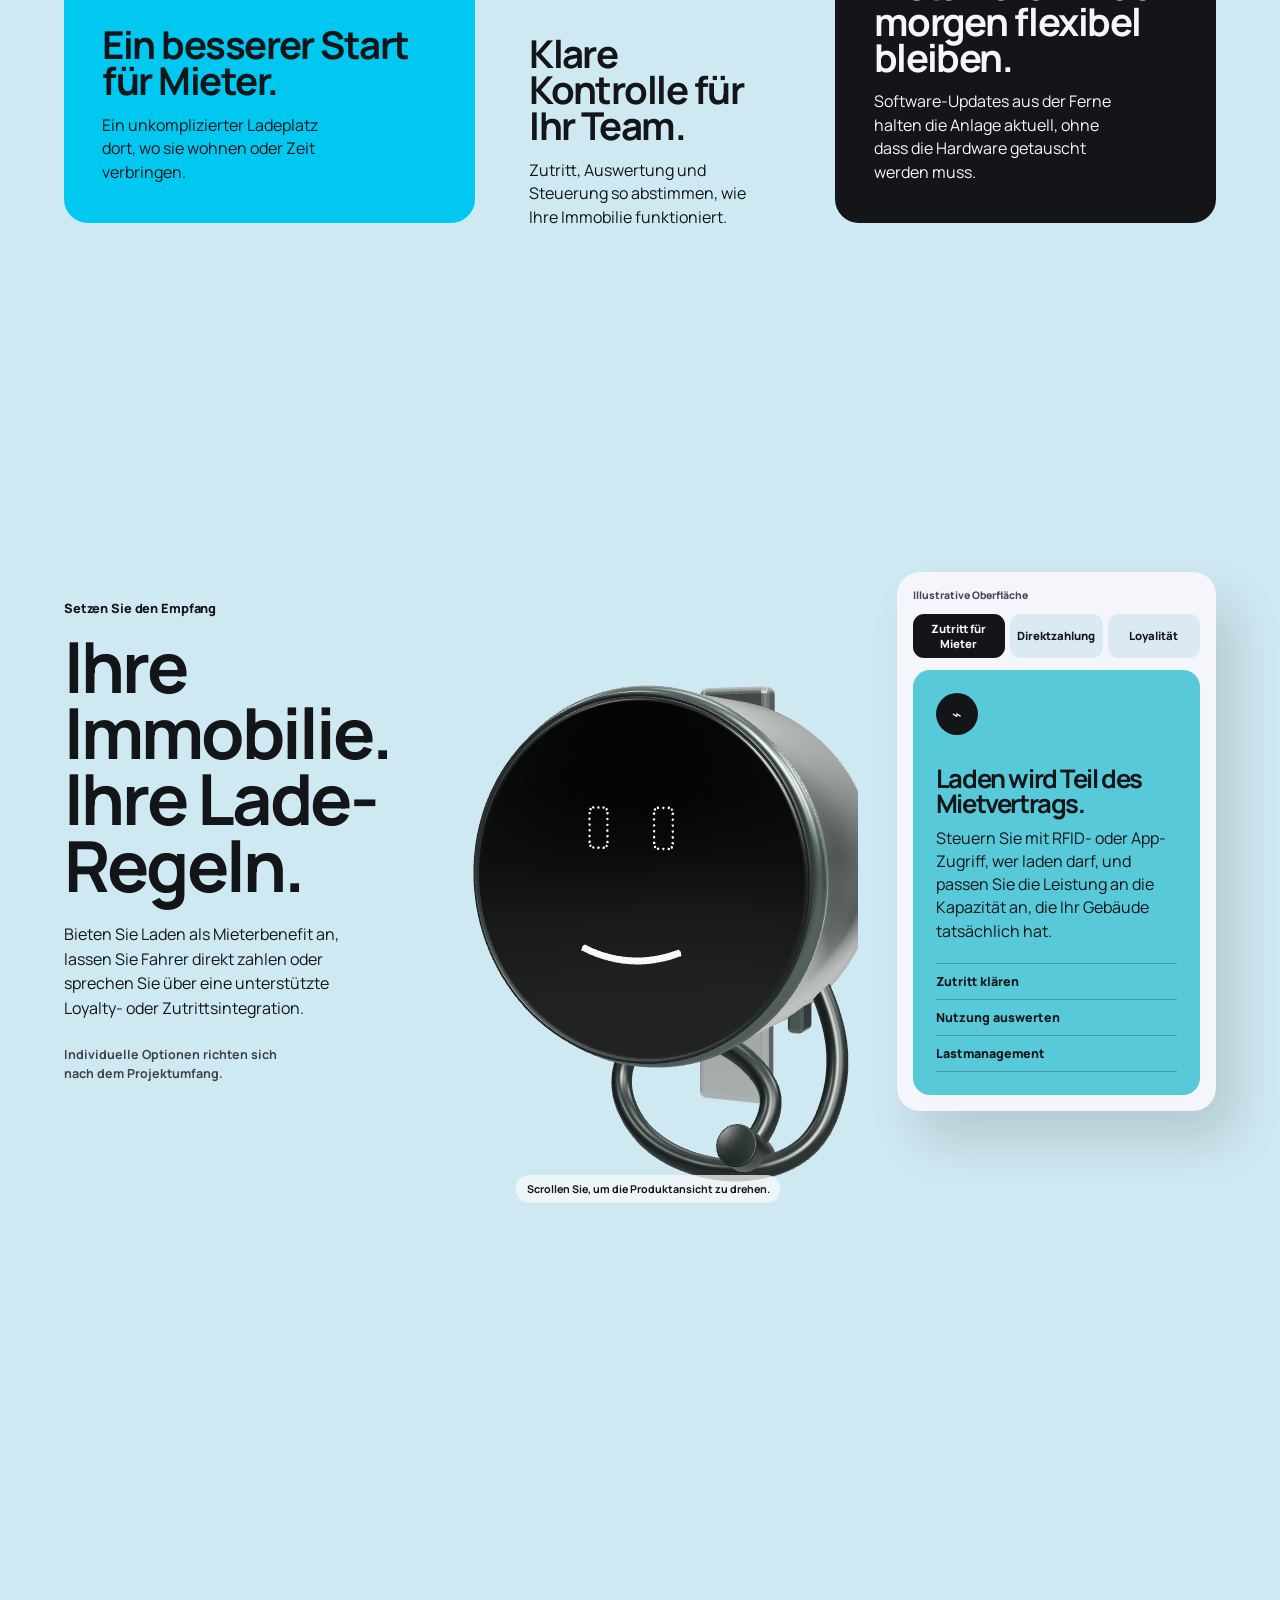
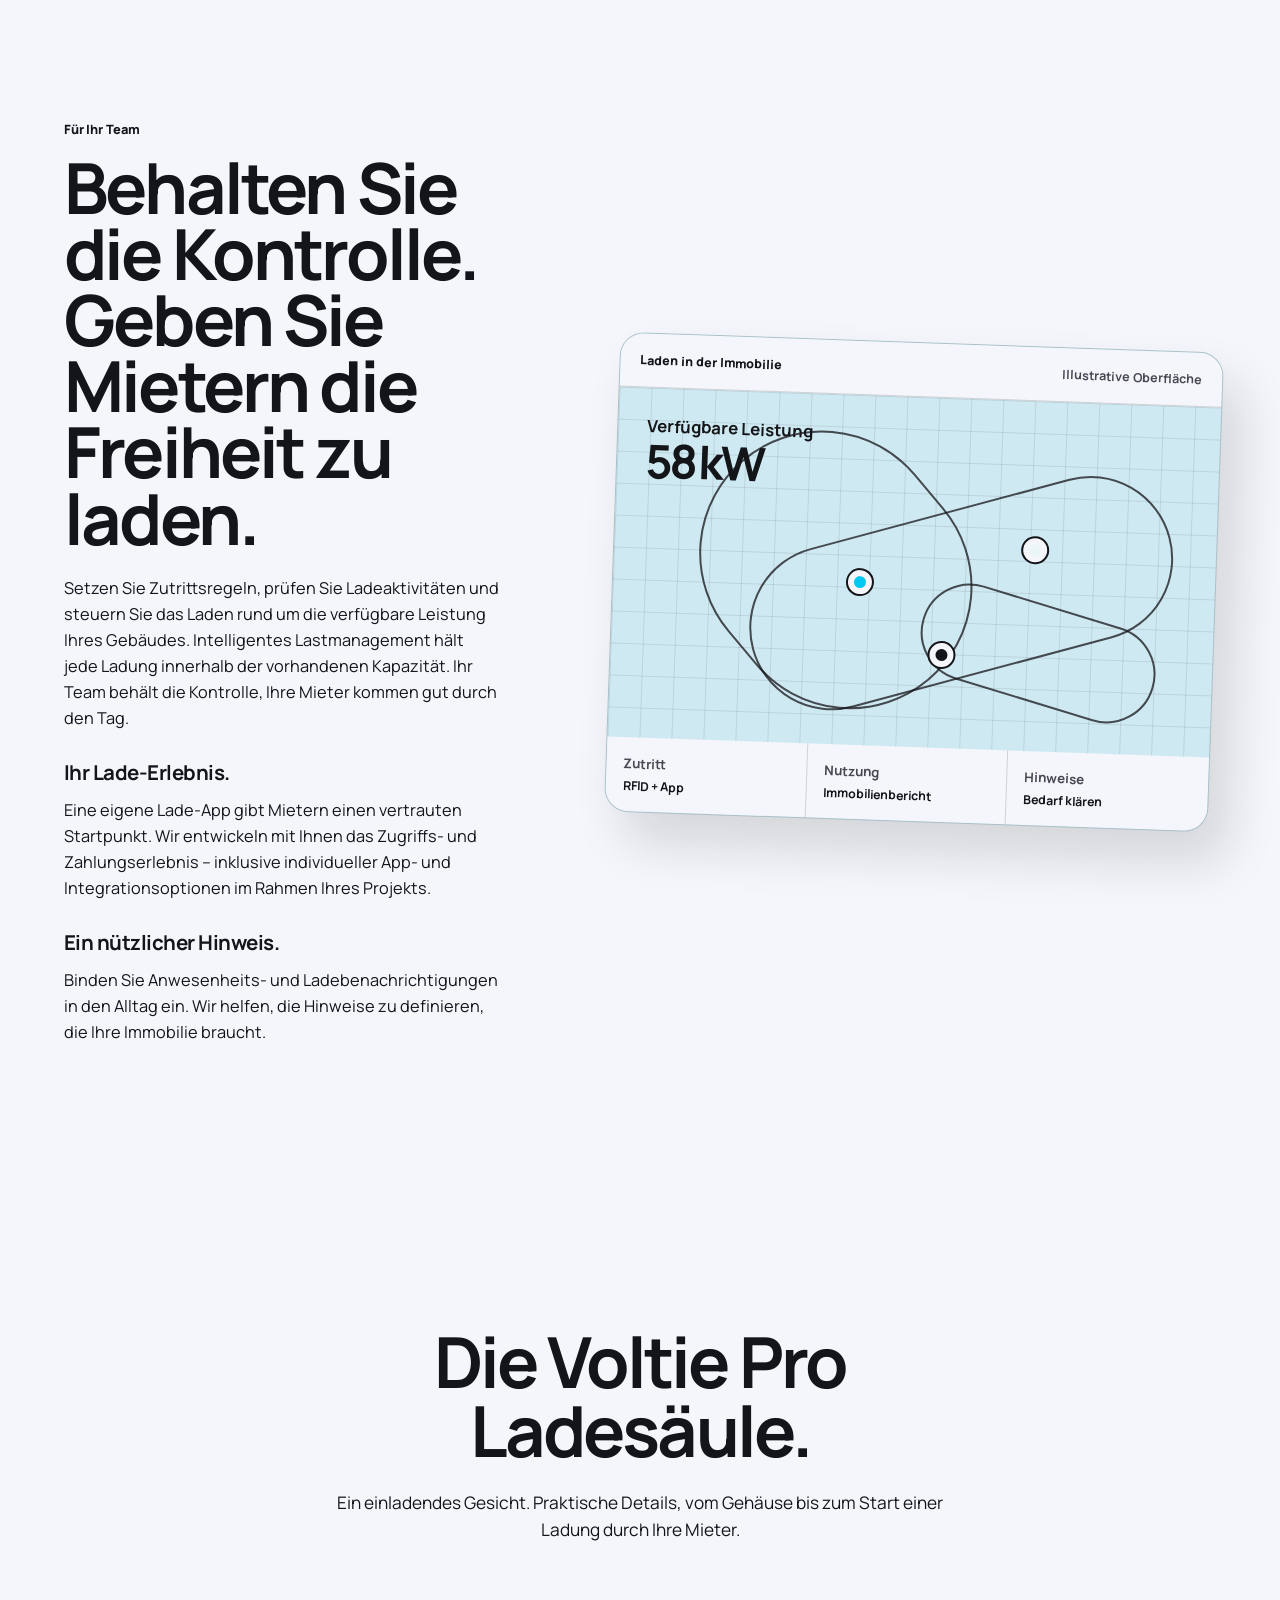
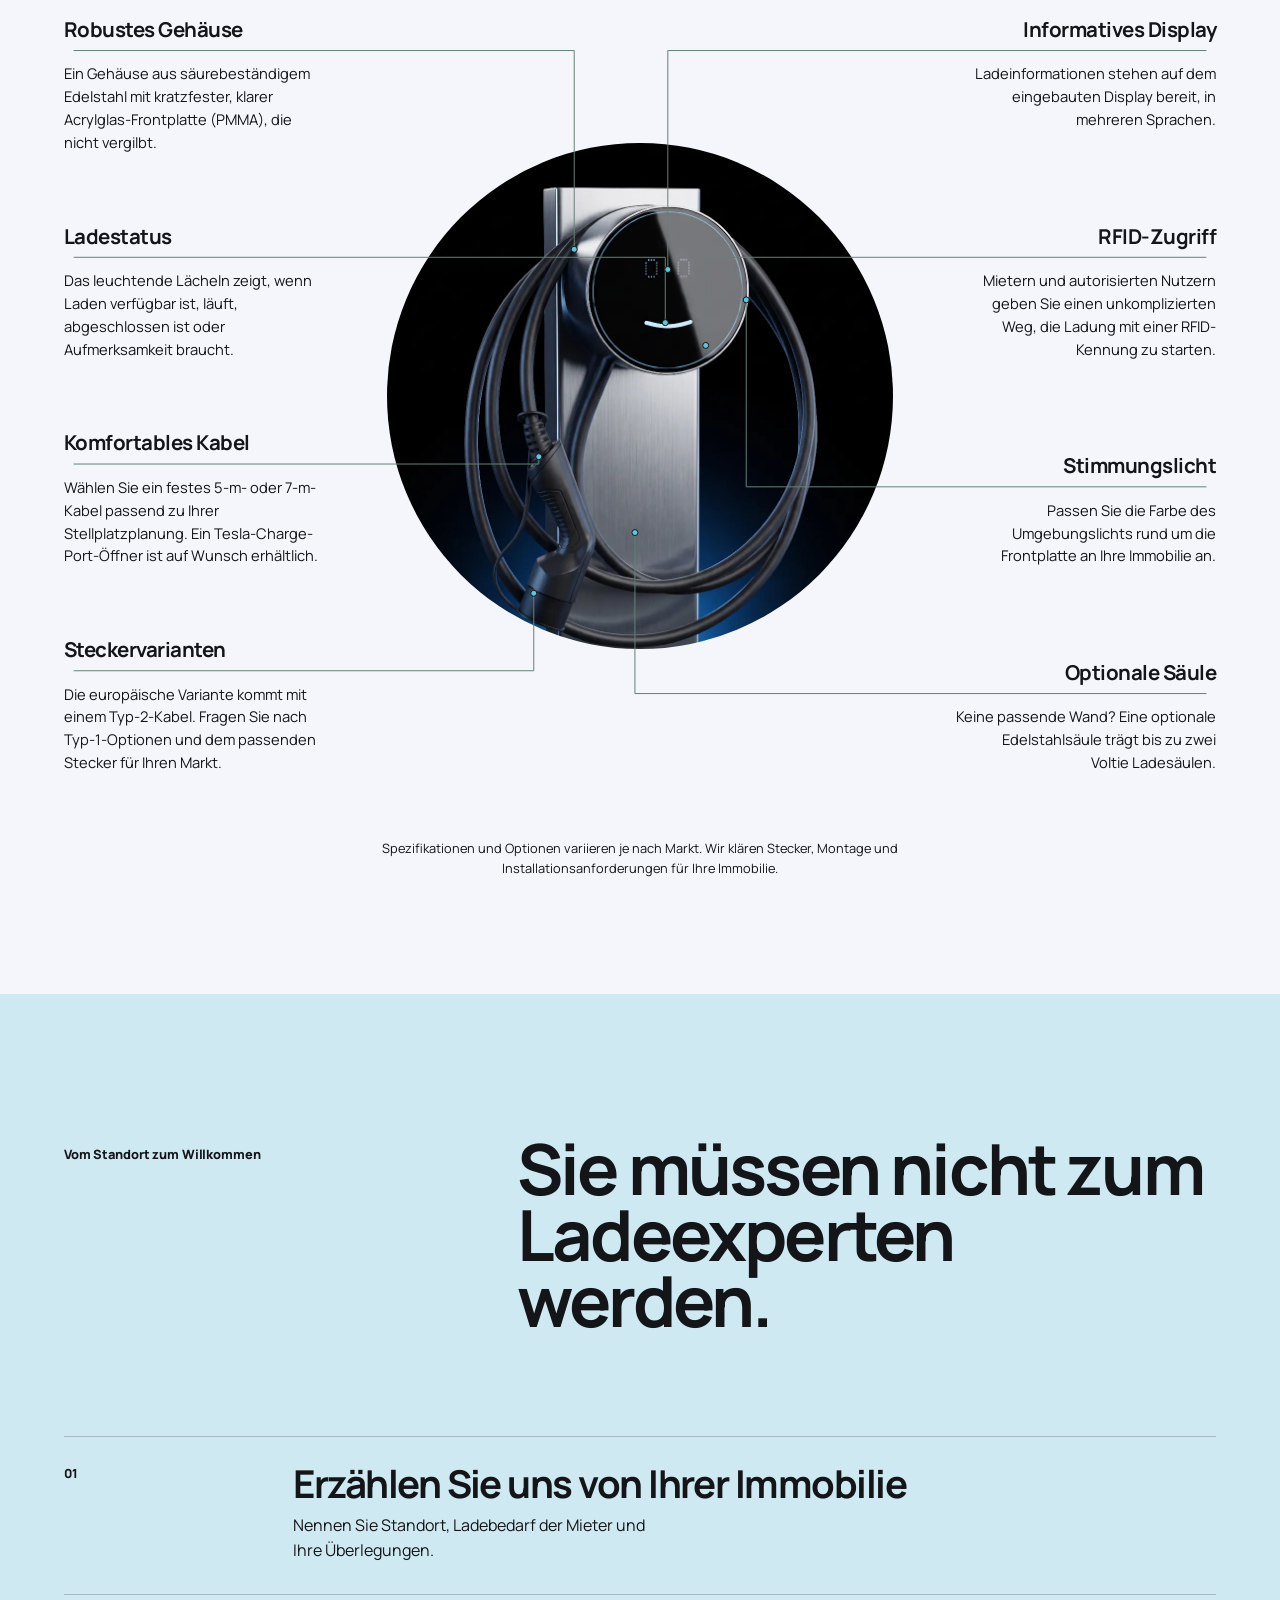
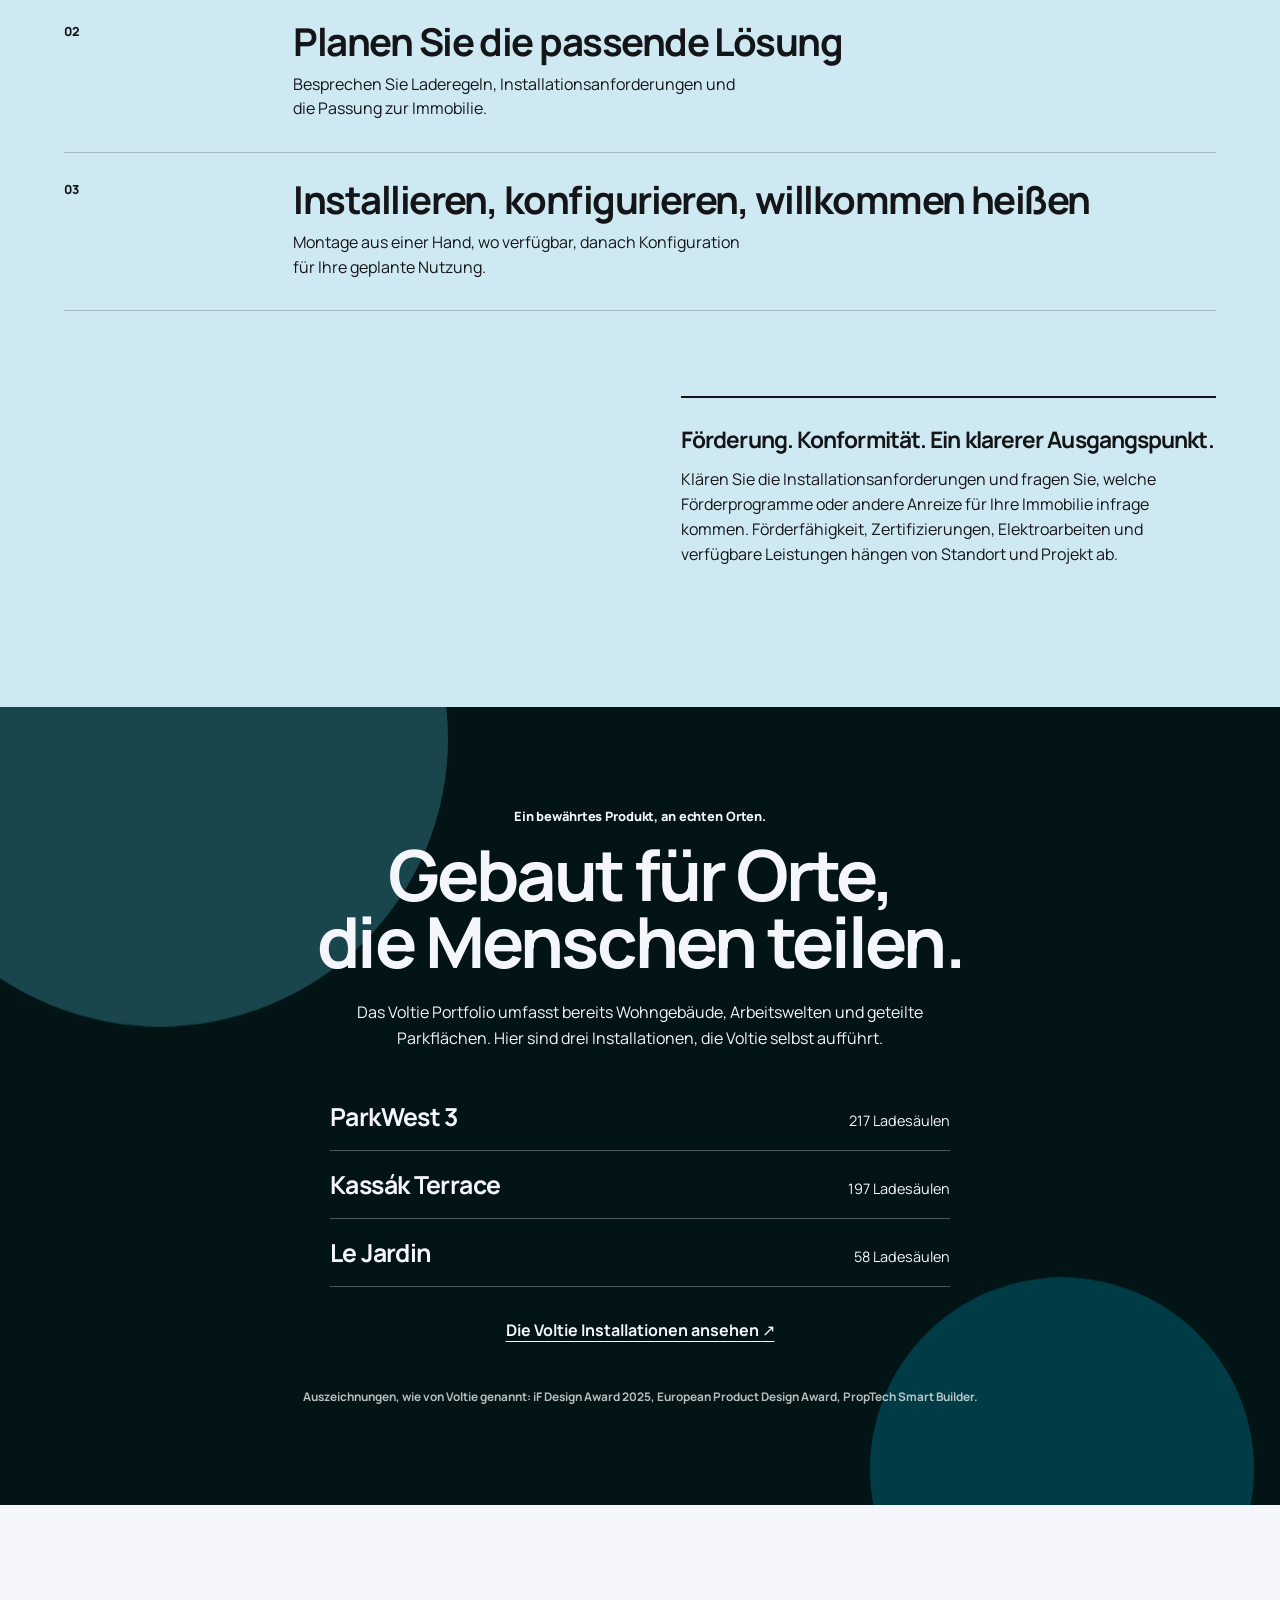
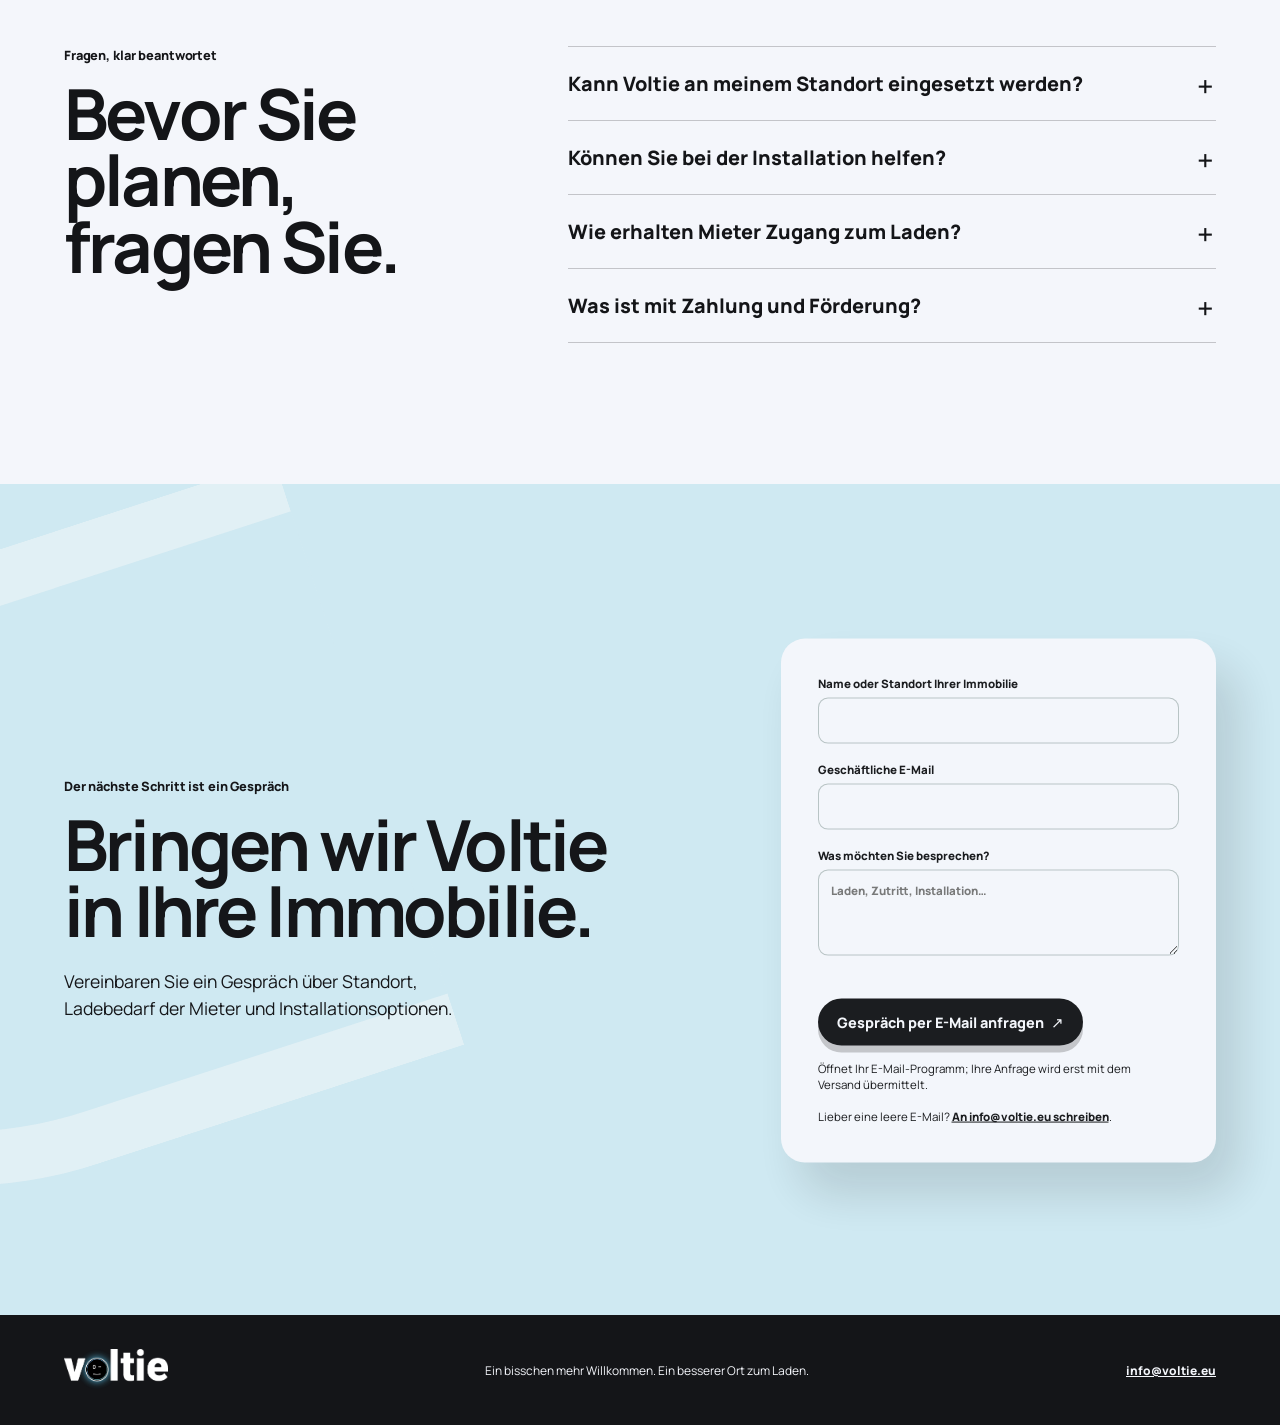
==== commit d0caeecc: "Fix mobile language switcher visibility; preserve verified custom domains" ====
--- a/de/index.html
+++ b/de/index.html
@@ -9,8 +9,8 @@
     <meta name="robots" content="noindex, nofollow" />
     <link rel="icon" href="../assets/voltie-favicon.png" type="image/png" />
     <link rel="preload" href="../fonts/manrope-variable.ttf" as="font" type="font/ttf" crossorigin />
-    <script type="module" crossorigin src="../assets/main-BnGy2Usy.js"></script>
-    <link rel="stylesheet" crossorigin href="../assets/main-CqkEtk5y.css">
+    <script type="module" crossorigin src="../assets/main-CqvcAUKP.js"></script>
+    <link rel="stylesheet" crossorigin href="../assets/main-XNggwgts.css">
   </head>
   <body>
     <a class="skip-link" href="#main">Zum Inhalt springen</a>
--- a/assets/main-XNggwgts.css
+++ b/assets/main-XNggwgts.css
@@ -0,0 +1 @@
+:root{--mint: #b7e2d0;--ink: #193b32;--coral: #f3a28e;--yellow: #f4d87c;--white: #f8f9f8;--forest: #193b32;--muted: #416359;--line: rgb(25 59 50 / 22%);--ease-out: cubic-bezier(.23, 1, .32, 1);--ease-morph: cubic-bezier(.77, 0, .175, 1);--shadow: 20px 30px 50px rgb(25 59 50 / 15%);--page-pad: clamp(20px, 5vw, 80px);font-family:Manrope,Arial,sans-serif;color:var(--ink);background:var(--mint);font-synthesis:none}*{box-sizing:border-box}html{scroll-behavior:smooth}body{margin:0;min-width:320px;overflow-x:hidden;background:var(--mint);color:var(--ink)}body:after{content:"";position:fixed;inset:0;pointer-events:none;z-index:20;opacity:.045;background-image:url("data:image/svg+xml,%3Csvg viewBox='0 0 180 180' xmlns='http://www.w3.org/2000/svg'%3E%3Cfilter id='n'%3E%3CfeTurbulence type='fractalNoise' baseFrequency='.8' numOctaves='3' stitchTiles='stitch'/%3E%3C/filter%3E%3Crect width='100%25' height='100%25' filter='url(%23n)' opacity='.75'/%3E%3C/svg%3E")}a{color:inherit}button,input,textarea{font:inherit}button,summary{cursor:pointer}:focus-visible{outline:3px solid var(--ink);outline-offset:4px}.skip-link{position:fixed;top:10px;left:10px;z-index:200;transform:translateY(-200%);background:var(--white);padding:12px 16px;border-radius:8px;font-weight:800}.skip-link:focus{transform:translateY(0)}.floods{position:fixed;inset:0;z-index:0;background:var(--mint)}body>main,body>footer{position:relative;z-index:1}.flood{position:absolute;inset:0;opacity:0;transition:opacity .65s var(--ease-out)}.flood-mint{background:var(--mint);opacity:1}.flood-coral{background:var(--coral)}.flood-yellow{background:var(--yellow)}.flood-white{background:var(--white)}.flood-forest{background:var(--forest)}.site-header{position:absolute;z-index:30;top:0;left:0;right:0;display:flex;align-items:center;gap:28px;padding:22px var(--page-pad)}.logo{display:inline-flex;align-items:center;gap:.015em;text-decoration:none;font-size:clamp(1.7rem,2.5vw,2.15rem);line-height:1;letter-spacing:-.095em;font-weight:800;white-space:nowrap}.logo-device{display:inline-grid;place-items:center;width:.84em;height:.84em;margin:0 .018em;border:.073em solid currentColor;border-radius:50%;position:relative;transform:translateY(.01em)}.logo-device:before{content:"";position:absolute;inset:.09em;border-radius:50%;box-shadow:inset 0 0 0 .04em #75d9e1}.logo-device b{width:.31em;height:.065em;border-radius:50%;border-bottom:.045em solid currentColor;position:absolute;bottom:.19em}.logo-device i{width:.35em;height:.1em;position:absolute;top:.32em;border-left:.045em solid currentColor;border-right:.045em solid currentColor}.desktop-nav{display:flex;gap:clamp(16px,2vw,32px);margin-left:auto}.desktop-nav a{text-decoration:none;font-size:.84rem;font-weight:800}.desktop-nav a:hover{text-decoration:underline;text-underline-offset:.3em}.nav-cta,.button{display:inline-flex;align-items:center;justify-content:center;gap:.55em;min-height:46px;border:0;border-radius:999px;padding:13px 19px;font-size:.9rem;font-weight:800;text-decoration:none;transition:transform .14s var(--ease-out),background-color .14s ease,color .14s ease,box-shadow .14s ease}.nav-cta{background:var(--coral)}.nav-cta span,.button span{font-size:1.05em}.nav-cta:active,.button:active{transform:translateY(1px) scale(.975)}.mobile-nav{display:none;margin-left:auto;position:relative}.mobile-nav summary{list-style:none;width:46px;height:46px;border-radius:50%;display:grid;align-content:center;justify-content:center;gap:5px;background:var(--white)}.mobile-nav summary::-webkit-details-marker{display:none}.mobile-nav summary span{display:block;width:18px;height:2px;background:var(--ink)}.mobile-nav nav{position:absolute;right:0;top:calc(100% + 9px);width:210px;padding:12px;border-radius:17px;background:var(--white);box-shadow:var(--shadow)}.mobile-nav nav a{display:block;padding:12px;border-radius:10px;text-decoration:none;font-weight:800}.mobile-nav nav a:hover{background:var(--mint)}section{position:relative;scroll-margin-top:86px}.scene-mint{background:var(--mint)}.scene-coral{background:var(--coral)}.scene-yellow{background:var(--yellow)}.scene-white{background:var(--white)}.scene-forest{background:var(--forest);color:var(--white)}.js .scene-mint,.js .scene-coral,.js .scene-yellow,.js .scene-white,.js .scene-forest{background:transparent}.hero{min-height:max(760px,100svh);display:flex;align-items:center;padding:145px var(--page-pad) 70px;overflow:hidden;isolation:isolate}.hero-copy{width:56%;max-width:790px;position:relative;z-index:2}.eyebrow{margin:0 0 16px;font-size:.8rem;font-weight:800;letter-spacing:-.01em}.hero h1,h2,h3,p{text-wrap:pretty}.hero h1{margin:0;max-width:780px;font-size:clamp(4.5rem,8vw,7.45rem);line-height:.91;letter-spacing:-.04em;font-weight:800}.hero-deck{max-width:590px;margin:30px 0;font-size:clamp(1.03rem,1.25vw,1.22rem);line-height:1.58}.hero-actions{display:flex;align-items:center;gap:24px}.button-ink{background:var(--ink);color:var(--white);box-shadow:0 7px #193b3238}.button-ink:hover{background:#254f44;transform:translateY(-2px);box-shadow:0 9px #193b3238}.button-ink:active{box-shadow:0 3px #193b3238}.text-link{font-weight:800;text-decoration-thickness:1px;text-underline-offset:.35em}.text-link span{margin-left:.35em}.hero-product{position:absolute;z-index:1;width:min(43vw,650px);aspect-ratio:.88;right:max(3vw,38px);bottom:-8vw;display:grid;place-items:center;filter:drop-shadow(27px 33px 0 rgb(25 59 50 / 13%))}.product-note{position:absolute;right:0;bottom:2%;margin:0;font-size:.67rem;font-weight:700;color:#193b32b8}.charger-art{width:100%;height:100%;position:relative;display:grid;place-items:center}.charger-body{width:84%;aspect-ratio:.92;position:relative;border-radius:50% 50% 45% 45%;background:radial-gradient(circle at 37% 25%,#fff 0 1.5%,#dae5e2 9%,#6e8179 36%,#24332e 60%,#84958e 71%,#eff4f2 77%,#3b4b45 89%);box-shadow:inset -18px -17px 20px #0000004d,inset 18px 14px 19px #ffffff52;display:grid;place-items:center;transform:rotate(-8deg)}.charger-face{width:69%;aspect-ratio:1;border-radius:50%;position:relative;background:#0d1715;border:clamp(4px,.62vw,8px) solid #667e75;box-shadow:inset 0 0 0 clamp(2px,.27vw,4px) #7ddae2,0 6px #00000040}.charger-face .eye{position:absolute;top:36%;width:7%;height:11%;border:2px solid #f8f9f8;border-radius:2px}.charger-face .left{left:31%}.charger-face .right{left:54%;width:9%;height:2px;top:41%;border-width:0 0 2px}.charger-face .smile{position:absolute;left:36%;top:51%;width:30%;height:18%;border-bottom:2px solid #f8f9f8;border-radius:0 0 50% 50%;transform:rotate(3deg)}.charger-cable{position:absolute;width:39%;height:44%;border:clamp(8px,1.1vw,14px) solid #172521;border-left:0;border-bottom:0;border-radius:0 90% 0 0;bottom:0;left:0;transform:translate(-18%,12%) rotate(5deg)}.hero-swoop{position:absolute;z-index:-1;width:75vw;height:31vw;left:-20vw;bottom:-23vw;border:min(5vw,78px) solid rgb(248 249 248 / 47%);border-left:0;border-radius:0 80% 0 0;transform:rotate(-12deg)}.welcome{padding:clamp(80px,11vw,150px) var(--page-pad)}.section-topline{display:flex;align-items:center;gap:11px;padding-bottom:21px;border-bottom:1px solid var(--line);font-size:.78rem;font-weight:800}.section-topline p{margin:0}.dot{width:10px;height:10px;border-radius:50%;background:var(--ink)}.welcome-heading{display:grid;grid-template-columns:1.15fr .55fr;gap:10vw;padding:clamp(46px,7vw,90px) 0}.welcome h2,.product-stage h2,.control h2,.process h2,.proof h2,.faq h2,.door h2{margin:0;font-size:clamp(2.9rem,5.5vw,6rem);letter-spacing:-.04em;line-height:.94}.welcome-heading>p{align-self:end;max-width:380px;font-size:1.08rem;line-height:1.55;margin:0 0 .5em}.statements{display:grid;grid-template-columns:1.1fr .88fr 1.02fr;gap:16px;align-items:stretch}.statement{display:flex;flex-direction:column;min-height:315px;padding:clamp(22px,3vw,40px);border-radius:24px;color:var(--ink)}.statement span{font-size:.72rem;font-weight:800}.statement h3{margin:auto 0 14px;font-size:clamp(1.8rem,3vw,3.1rem);line-height:.94;letter-spacing:-.04em}.statement p{margin:0;max-width:24ch;line-height:1.47}.statement-one{background:var(--yellow)}.statement-two{min-height:365px;background:var(--mint);transform:translateY(45px)}.statement-three{background:var(--white)}.product-stage{min-height:310vh}.product-stage-sticky{min-height:100svh;padding:116px var(--page-pad) 60px;display:grid;grid-template-columns:.8fr 1fr .76fr;align-items:center;gap:clamp(16px,3vw,52px);overflow:hidden}.stage-copy{align-self:center}.stage-copy>p:not(.eyebrow){max-width:30ch;line-height:1.55;margin:24px 0 0}.scope-note{font-size:.78rem;font-weight:700;opacity:.78}.model-stage{position:relative;min-height:min(70vh,650px);align-self:stretch;isolation:isolate}.model-stage canvas,.model-poster,.charger-art--stage{position:absolute;inset:0;width:100%;height:100%}.model-stage canvas{z-index:2;opacity:0;transition:opacity .22s var(--ease-out)}.model-stage.is-model-ready canvas{opacity:1}.model-stage.is-model-ready .model-poster,.model-stage.is-model-ready .charger-art--stage{opacity:0}.model-poster{z-index:1;margin:0;display:grid;place-items:center;transition:opacity .22s var(--ease-out)}.model-poster img{max-width:100%;max-height:100%;object-fit:contain}.charger-art--stage{z-index:0;transform:scale(.9);transition:opacity .22s var(--ease-out)}.model-status{position:absolute;z-index:3;bottom:0;left:50%;transform:translate(-50%);padding:7px 11px;border-radius:999px;background:#f8f9f8bf;font-size:.67rem;font-weight:700;white-space:nowrap}.access-demo{background:var(--white);border-radius:23px;padding:16px;box-shadow:var(--shadow);align-self:center}.demo-label{margin:0 0 12px;color:var(--muted);font-size:.65rem;font-weight:800}.demo-tabs{display:grid;grid-template-columns:repeat(3,1fr);gap:5px}.demo-tab{min-height:44px;padding:7px;border:0;border-radius:11px;color:var(--ink);background:#deede7;font-size:.71rem;font-weight:800;transition:color .14s ease,background-color .14s ease,transform .14s var(--ease-out)}.demo-tab[aria-pressed=true]{color:var(--white);background:var(--ink)}.demo-tab:active{transform:scale(.97)}.demo-screen{min-height:295px;margin-top:12px;padding:23px;border-radius:17px;background:var(--yellow)}.demo-icon{width:42px;height:42px;display:grid;place-items:center;border-radius:50%;color:var(--white);background:var(--ink);font-weight:800}.demo-screen h3{margin:31px 0 11px;font-size:1.6rem;line-height:.98;letter-spacing:-.055em}.demo-screen p{line-height:1.45;margin:0 0 20px}.demo-screen ul{list-style:none;padding:0;margin:0;border-top:1px solid rgb(25 59 50 / 22%)}.demo-screen li{padding:9px 0;border-bottom:1px solid rgb(25 59 50 / 22%);font-size:.78rem;font-weight:800}.control{min-height:760px;padding:clamp(90px,13vw,170px) var(--page-pad);display:grid;grid-template-columns:.85fr 1.15fr;align-items:center;gap:8vw}.control-copy>p:not(.eyebrow){max-width:515px;margin:24px 0 0;font-size:1.02rem;line-height:1.6}.control-copy .scope-note{font-size:.77rem}.concept-ui{border:1px solid rgb(25 59 50 / 19%);border-radius:24px;overflow:hidden;background:var(--mint);box-shadow:var(--shadow);transform:rotate(2deg)}.concept-head{display:flex;justify-content:space-between;gap:12px;padding:18px 20px;background:var(--white);border-bottom:1px solid rgb(25 59 50 / 16%);font-size:.78rem;font-weight:800}.concept-head b{color:var(--muted);font-weight:700}.concept-map{min-height:350px;position:relative;overflow:hidden;background-image:linear-gradient(rgb(25 59 50 / 10%) 1px,transparent 1px),linear-gradient(90deg,rgb(25 59 50 / 10%) 1px,transparent 1px);background-size:32px 32px}.concept-map strong{position:absolute;top:29px;left:29px;font-size:1.05rem;line-height:1.1}.concept-map em{font-style:normal;font-size:2.9rem;letter-spacing:-.08em}.map-line{position:absolute;border:2px solid var(--ink);border-radius:999px;opacity:.75}.map-line.a{width:72%;height:47%;left:22%;top:32%;transform:rotate(-17deg)}.map-line.b{width:48%;height:70%;left:13%;top:15%;transform:rotate(48deg)}.map-line.c{width:40%;height:28%;left:51%;top:58%;transform:rotate(15deg)}.map-dot{position:absolute;width:24px;height:24px;border-radius:50%;border:6px solid var(--white);background:var(--coral);box-shadow:0 0 0 2px var(--ink)}.map-dot.one{left:39%;top:50%}.map-dot.two{left:68%;top:39%;background:var(--yellow)}.map-dot.three{left:53%;top:70%;background:var(--ink)}.concept-footer{display:grid;grid-template-columns:repeat(3,1fr);background:var(--white)}.concept-footer div{padding:17px;border-right:1px solid rgb(25 59 50 / 16%)}.concept-footer div:last-child{border-right:0}.concept-footer small,.concept-footer b{display:block}.concept-footer small{margin-bottom:5px;color:var(--muted);font-weight:700}.concept-footer b{font-size:.77rem}.process{padding:clamp(80px,11vw,150px) var(--page-pad)}.process-intro{display:grid;grid-template-columns:.7fr 1.3fr;gap:6vw}.process-intro .eyebrow{margin-top:10px}.steps{list-style:none;padding:0;margin:clamp(60px,8vw,115px) 0 0;border-top:1px solid var(--line)}.steps li{display:grid;grid-template-columns:18% 1fr;gap:22px;padding:28px 0 31px;border-bottom:1px solid var(--line)}.steps li>span{font-size:.78rem;font-weight:800}.steps h3{margin:0 0 11px;font-size:clamp(1.65rem,3vw,2.8rem);line-height:.98;letter-spacing:-.04em}.steps p{max-width:45ch;margin:0;line-height:1.55}.requirements{max-width:535px;margin:85px 0 0 auto;padding:26px 0 0;border-top:2px solid var(--ink)}.requirements h3{margin:0 0 12px;font-size:1.42rem;letter-spacing:-.04em}.requirements p{margin:0;line-height:1.55}.proof{min-height:720px;overflow:hidden;display:flex;flex-direction:column;align-items:center;justify-content:center;padding:100px var(--page-pad);text-align:center;isolation:isolate}.proof .eyebrow,.proof h2,.proof-copy,.award-note{position:relative;z-index:1}.proof h2{max-width:890px}.proof-copy{max-width:600px;margin:26px auto 0;line-height:1.62}.award-note{margin:35px 0 0;font-size:.74rem;font-weight:700;color:#f8f9f8bd}.proof-orb{position:absolute;z-index:0;border-radius:50%}.orb-one{width:min(45vw,650px);aspect-ratio:1;top:-30%;left:-10%;background:var(--coral)}.orb-two{width:min(30vw,460px);aspect-ratio:1;bottom:-21%;right:2%;background:var(--yellow)}.faq{padding:clamp(80px,11vw,150px) var(--page-pad);display:grid;grid-template-columns:.75fr 1.25fr;gap:9vw}.faq-list{border-top:1px solid var(--line)}.faq details{border-bottom:1px solid var(--line)}.faq summary{position:relative;padding:23px 43px 23px 0;font-size:clamp(1.1rem,1.55vw,1.4rem);font-weight:800;list-style:none}.faq summary::-webkit-details-marker{display:none}.faq summary:after{content:"+";position:absolute;top:19px;right:2px;font-size:1.8rem;font-weight:500;transition:transform .2s var(--ease-out)}.faq details[open] summary:after{transform:rotate(45deg)}.faq details p{max-width:55ch;margin:0;padding:0 42px 25px 0;line-height:1.6}.door{min-height:720px;overflow:hidden;padding:clamp(90px,12vw,160px) var(--page-pad);display:grid;grid-template-columns:1fr .74fr;gap:10vw;align-items:center}.door-copy{position:relative}.door-copy>p:not(.eyebrow){max-width:425px;margin:25px 0 0;font-size:1.1rem;line-height:1.55}.door-arc{position:absolute;width:130%;height:250%;z-index:0;left:-75%;top:-87%;border:54px solid rgb(248 249 248 / 45%);border-right:0;border-radius:90% 0 0 90%;transform:rotate(-18deg);pointer-events:none}.door-copy>:not(.door-arc){position:relative;z-index:1}.call-form{position:relative;z-index:1;padding:clamp(22px,3vw,37px);border-radius:24px;background:var(--white);box-shadow:var(--shadow)}.call-form label{display:block;margin:0 0 18px;font-size:.72rem;font-weight:800}.call-form input,.call-form textarea{display:block;width:100%;min-height:46px;margin-top:7px;padding:12px;border:1px solid rgb(25 59 50 / 28%);border-radius:10px;background:var(--white);color:var(--ink);resize:vertical}.call-form input:focus,.call-form textarea:focus{outline:2px solid var(--ink);outline-offset:2px}.form-error{min-height:1.2em;margin:-3px 0 13px;color:#7a2518;font-size:.78rem;font-weight:800}.form-note,.form-fallback{margin:15px 0 0;font-size:.72rem;line-height:1.45}.form-fallback a{font-weight:800}footer{display:flex;align-items:center;justify-content:space-between;gap:24px;padding:34px var(--page-pad);background:var(--ink);color:var(--white)}footer .logo{color:var(--white)}footer p,footer a{margin:0;font-size:.75rem}footer>a:last-child{font-weight:800}@media(hover:hover)and (pointer:fine){.nav-cta:hover{transform:translateY(-2px);background:#ffb09e}.statement{transition:transform .32s var(--ease-out),box-shadow .32s var(--ease-out)}.statement:hover{transform:translateY(-7px) rotate(-.3deg);box-shadow:var(--shadow)}.statement-two:hover{transform:translateY(36px) rotate(.3deg)}}@media(max-width:900px){.desktop-nav{display:none}.site-header{gap:13px}.nav-cta{margin-left:auto}.mobile-nav{display:block}.hero{align-items:flex-start;padding-top:145px}.hero-copy{width:64%}.hero-product{width:49vw;right:-2vw;bottom:-3vw}.product-stage-sticky{grid-template-columns:.9fr 1fr;grid-template-areas:"copy model" "demo model"}.stage-copy{grid-area:copy}.model-stage{grid-area:model;min-height:550px}.access-demo{grid-area:demo}.control{grid-template-columns:1fr;gap:60px}.concept-ui{max-width:680px;width:100%;justify-self:end}.faq{gap:5vw}.door{gap:6vw}}@media(max-width:640px){.site-header{padding:18px 20px}.logo{font-size:1.75rem}.nav-cta{display:none}.mobile-nav{margin-left:auto}.hero{min-height:820px;padding:125px 20px 42px}.hero-copy{width:100%}.hero h1{max-width:390px;font-size:clamp(3.35rem,15.5vw,4.15rem)}.hero-deck{max-width:350px;margin:23px 0;font-size:1rem}.hero-actions{gap:19px}.text-link{font-size:.85rem}.hero-product{width:82vw;right:-18vw;bottom:-10vw}.product-note{display:none}.hero-swoop{width:90vw;height:55vw;bottom:-29vw}.welcome{padding:75px 20px 100px}.welcome-heading{grid-template-columns:1fr;gap:28px;padding:45px 0 22px}.welcome-heading>p{font-size:1rem}.statements{display:block}.statement{min-height:230px;margin-top:14px;padding:27px}.statement h3{font-size:2.2rem}.statement-two{min-height:240px;transform:none}.product-stage{min-height:auto}.product-stage-sticky{min-height:auto;padding:86px 20px 80px;display:block;overflow:visible}.stage-copy>p:not(.eyebrow){margin-top:20px}.model-stage{min-height:405px;margin:25px 0 12px}.access-demo{max-width:460px}.demo-screen{min-height:240px}.control{min-height:auto;padding:82px 20px;gap:45px}.concept-ui{transform:none}.concept-map{min-height:285px}.concept-footer{grid-template-columns:1fr}.concept-footer div{border-right:0;border-bottom:1px solid rgb(25 59 50 / 16%)}.process{padding:80px 20px}.process-intro{grid-template-columns:1fr;gap:10px}.steps{margin-top:50px}.steps li{grid-template-columns:48px 1fr}.steps h3{font-size:1.75rem}.requirements{margin-top:58px}.proof{min-height:570px;padding:82px 20px}.proof h2{font-size:3.1rem}.orb-one{width:95vw;top:-21%;left:-43%}.orb-two{width:70vw;right:-28%}.faq{padding:80px 20px;display:block}.faq-list{margin-top:43px}.door{min-height:auto;padding:82px 20px;display:block}.door-copy{margin-bottom:52px}.door-arc{width:180%;height:260%;left:-110%;top:-95%}.call-form{padding:22px}footer{padding:27px 20px;display:grid;grid-template-columns:1fr auto}footer p{grid-column:1 / -1;order:3}}@media(prefers-reduced-motion:reduce){html{scroll-behavior:auto}.flood{transition-duration:.01ms}.hero-product,.concept-ui{transform:none!important}.product-stage{min-height:auto}.model-stage canvas{display:none}.model-poster,.charger-art--stage{opacity:1!important}.statement,.nav-cta,.button,.demo-tab{transition-duration:.01ms}.statement-two{transform:none}}@font-face{font-family:Manrope;src:url(../fonts/manrope-variable.ttf) format("truetype");font-weight:200 800;font-style:normal;font-display:swap}.brand-mark{display:inline-flex;align-items:center;gap:.015em}.logo .wordmark{display:block;width:104px;height:auto}.hero-poster{display:block;width:100%;height:100%}.hero-poster img{width:100%;height:100%;object-fit:contain;transform:rotate(7deg)}.hero-product{filter:drop-shadow(12px 24px 24px rgb(25 59 50 / 18%))}@media(min-width:1200px){.hero-product{width:min(59.77vw,903.5px);right:calc(max(3vw,38px) - ((min(59.77vw,903.5px) - min(43vw,650px))/2) + 24px)}}html:not(.js) .product-stage{min-height:auto}#css-stage-product{display:none}.poster-unavailable #css-stage-product{display:grid}.feature-heading{margin:30px 0 -12px;font-size:1.28rem;line-height:1.15;letter-spacing:-.025em}.project-proof{list-style:none;padding:0;margin:32px 0 20px;width:min(620px,100%);position:relative;z-index:1;text-align:left}.project-proof li{display:flex;justify-content:space-between;align-items:baseline;gap:18px;padding:17px 0;border-bottom:1px solid rgb(248 249 248 / 30%)}.project-proof strong{font-size:clamp(1.05rem,2vw,1.55rem);letter-spacing:-.025em}.project-proof span{font-size:.9rem;white-space:nowrap}.proof-link{position:relative;z-index:1;display:inline-block;padding:12px 0;font-weight:700;text-underline-offset:.3em}.proof-link:focus-visible{outline-color:var(--white)}.js .scene-white{background:var(--white)}.js .scene-forest{background:var(--forest)}.scene-forest .orb-one{opacity:.28}.scene-forest .orb-two{opacity:.22}@media(max-width:640px){.hero{display:block;min-height:auto;padding-bottom:0}.hero-product{position:relative;width:74vw;right:auto;bottom:auto;margin:18px -30px -10px auto}.hero-actions{gap:14px}.hero h1{font-size:clamp(3.1rem,14.5vw,4rem)}.proof{min-height:730px}}@media(prefers-reduced-motion:reduce){.js .scene-mint{background:var(--mint)}.js .scene-coral{background:var(--coral)}.js .scene-yellow{background:var(--yellow)}.js .scene-white{background:var(--white)}.js .scene-forest{background:var(--forest)}.js .welcome-heading,.js .statement,.js .concept-ui,.js .door-copy,.js .call-form{transform:none!important;opacity:1!important}.model-stage .charger-art--stage{opacity:0!important}}:root[data-theme=electric]{--mint: #071b3c;--ink: #071b3c;--coral: #a5ff3e;--yellow: #d3ff86;--white: #effff5;--forest: #020e25;--muted: #35546a;--line: rgb(7 27 60 / 25%);--shadow: 20px 30px 50px rgb(0 8 26 / 25%);--electric-panel: #102d55}html[data-theme=electric] :is(.hero,.product-stage,.control,.faq){color:var(--white)}html[data-theme=electric] :is(.hero,.product-stage){background:var(--mint)}html[data-theme=electric] .scene-white,html[data-theme=electric] .flood-white{background:var(--electric-panel)}html[data-theme=electric] .site-header{color:var(--white)}html[data-theme=electric] .site-header .wordmark{filter:brightness(0) invert(1)}html[data-theme=electric] .nav-cta{color:var(--ink)}html[data-theme=electric] :is(.mobile-nav nav,.mobile-nav summary,.skip-link){color:var(--ink);background:var(--white)}html[data-theme=electric] .hero .button-ink{color:var(--ink);background:var(--coral);box-shadow:0 7px #a5ff3e38}html[data-theme=electric] .hero .button-ink:active{box-shadow:0 3px #a5ff3e38}html[data-theme=electric] .hero-swoop{border-color:#a5ff3e2e}html[data-theme=electric] .hero-product{filter:drop-shadow(12px 24px 24px rgb(0 5 20 / 35%))}html[data-theme=electric] .product-note{color:var(--white)}html[data-theme=electric] .statement-two{color:var(--white);background:var(--electric-panel)}html[data-theme=electric] .access-demo{color:var(--ink)}html[data-theme=electric] .demo-tab{background:#ddf6ca}html[data-theme=electric] .demo-tab[aria-pressed=true]{background:var(--ink);color:var(--white)}html[data-theme=electric] .model-status{background:var(--electric-panel);color:var(--white)}html[data-theme=electric] .concept-ui{background:#123d5c;border-color:#a5ff3e66}html[data-theme=electric] :is(.concept-head,.concept-footer){color:var(--ink)}html[data-theme=electric] .concept-map{background-image:linear-gradient(rgb(165 255 62 / 13%) 1px,transparent 1px),linear-gradient(90deg,rgb(165 255 62 / 13%) 1px,transparent 1px)}html[data-theme=electric] .map-line{border-color:var(--coral)}html[data-theme=electric] .map-dot{box-shadow:0 0 0 2px var(--coral)}html[data-theme=electric] .map-dot.three{background:#59dc82}html[data-theme=electric] .faq-list,html[data-theme=electric] .faq details{border-color:#effff547}html[data-theme=electric] .call-form{color:var(--ink)}html[data-theme=electric] .award-note{color:#cce4e7}html[data-theme=electric] :is(.orb-one,.orb-two){opacity:.12}html[data-theme=electric] :is(.hero,.product-stage,.control,.faq,.site-header,footer) :focus-visible{outline-color:var(--coral)}html[data-theme=electric] .access-demo :focus-visible{outline-color:var(--ink)}@media(hover:hover)and (pointer:fine){html[data-theme=electric] .nav-cta:hover{background:#c4ff83}html[data-theme=electric] .hero .button-ink:hover{background:#c4ff83;box-shadow:0 9px #a5ff3e38}html[data-theme=electric] .mobile-nav nav a:hover{background:#d3ff86}}.hardware{padding:clamp(84px,9vw,138px) var(--page-pad)}.hardware-header{max-width:740px;margin:0 auto 52px;text-align:center}.hardware-header h2{margin:0;font-size:clamp(2.9rem,5.5vw,6rem);line-height:.98;letter-spacing:-.04em}.hardware-header p{max-width:56ch;margin:24px auto 0;font-size:1.08rem;line-height:1.6}.hardware-diagram{position:relative;display:grid;grid-template-columns:1fr 1.75fr 1fr;gap:34px;min-height:800px;max-width:1280px;margin:0 auto;isolation:isolate}.hardware-visual{grid-column:2;grid-row:1;align-self:center;margin:0;position:relative;z-index:0}.hardware-visual img{display:block;width:100%;height:auto;border-radius:50%}.hardware-column{grid-row:1;display:flex;flex-direction:column;justify-content:space-between;padding:22px 0;position:relative;z-index:2}.hardware-left{grid-column:1}.hardware-right{grid-column:3;text-align:right}.hardware-callout h3{margin:0;font-size:clamp(1.05rem,1.6vw,1.43rem);letter-spacing:-.025em;line-height:1.15}.hardware-callout p{margin:21px 0 0;font-size:.92rem;line-height:1.55;max-width:29ch}.hardware-right p{margin-left:auto}.hardware-leaders{position:absolute;inset:0;width:100%;height:100%;pointer-events:none;z-index:1;color:#648176}.hardware-leaders polyline{fill:none;stroke:currentColor;stroke-width:1;stroke-linecap:round;stroke-linejoin:round}.hardware-leaders circle{fill:var(--coral);stroke:var(--ink);stroke-width:1}.hardware-note{max-width:68ch;margin:42px auto 0;text-align:center;font-size:.8rem;line-height:1.6}html[data-theme=electric] .hardware{color:var(--white)}html[data-theme=electric] .hardware-leaders{color:#7ecb7b}html[data-theme=electric] .hardware-leaders circle{fill:var(--coral);stroke:var(--forest)}@media(max-width:1050px){.hardware-diagram{grid-template-columns:1fr 1fr;min-height:auto;gap:28px 40px}.hardware-visual{grid-column:1 / -1;grid-row:1;width:min(480px,80%);margin:0 auto 12px}.hardware-column{grid-row:2;gap:35px;padding:0;justify-content:flex-start}.hardware-left{grid-column:1}.hardware-right{grid-column:2;text-align:left}.hardware-right p{margin-left:0}.hardware-callout p{max-width:40ch;margin-top:12px}.hardware-leaders{display:none}}@media(max-width:540px){.hardware{padding:76px 20px}.hardware-header{margin-bottom:34px}.hardware-header p{font-size:1rem}.hardware-diagram{gap:25px}.hardware-visual{width:min(350px,100%)}.hardware-callout h3{font-size:1.05rem}.hardware-callout p{font-size:.88rem}}@media(prefers-reduced-motion:reduce){.js .hardware-visual{transform:none!important;opacity:1!important}}html[data-theme=voltie]{--mint: #cfe9f2;--ink: #141518;--coral: #57c9d9;--yellow: #eaf6f6;--white: #f4f6fb;--forest: #021416;--muted: #464950;--line: rgb(20 21 24 / 22%);--shadow: 20px 30px 50px rgb(20 21 24 / 14%);--voltie-cyan: #00c8f0}html[data-theme=voltie] :is(h1,h2,h3,.eyebrow,.statement span){overflow-wrap:break-word}html[data-theme=voltie][lang=de] :is(h1,h2,h3){-webkit-hyphens:auto;hyphens:auto}html[data-theme=voltie] .hero h1{font-size:clamp(3rem,5.6vw,5.6rem)}@media(max-width:640px){html[data-theme=voltie] .hero h1{font-size:clamp(2.6rem,13vw,3.6rem);max-width:22ch}}html[data-theme=voltie] .nav-cta{background:var(--voltie-cyan);color:var(--ink)}html[data-theme=voltie] .nav-cta:hover{background:#33d3f5}html[data-theme=voltie] .hero .button-ink{background:var(--voltie-cyan);color:var(--ink);box-shadow:0 7px #00c8f047}html[data-theme=voltie] .hero .button-ink:hover{background:#33d3f5;box-shadow:0 9px #00c8f047}html[data-theme=voltie] .button-ink{box-shadow:0 7px #14151838}html[data-theme=voltie] .button-ink:hover{background:#2c2c2f}html[data-theme=voltie] .hero-product{filter:drop-shadow(27px 33px 0 rgb(20 21 24 / 13%))}html[data-theme=voltie] .product-note{color:#141518b8}html[data-theme=voltie] .concept-ui{border-color:#14151830}html[data-theme=voltie] .concept-map{background-image:linear-gradient(rgb(20 21 24 / 10%) 1px,transparent 1px),linear-gradient(90deg,rgb(20 21 24 / 10%) 1px,transparent 1px)}html[data-theme=voltie] :is(.concept-head,.concept-footer){border-color:#14151829}html[data-theme=voltie] .concept-footer div{border-right-color:#14151829}html[data-theme=voltie] .demo-screen ul{border-top-color:#14151842}html[data-theme=voltie] .demo-screen li{border-bottom-color:#14151842}html[data-theme=voltie] .demo-tab{background:#dbe9f2}html[data-theme=voltie] .demo-tab:hover{background:#cbe0ec}html[data-theme=voltie] .demo-tab[aria-pressed=true]{background:var(--ink);color:var(--white)}html[data-theme=voltie] .statement-one{background:var(--voltie-cyan)}html[data-theme=voltie] .statement-three{background:#141518;color:var(--white)}html[data-theme=voltie] .demo-screen{background:var(--coral)}html[data-theme=voltie] .map-dot.one,html[data-theme=voltie] .orb-two{background:var(--voltie-cyan)}html[data-theme=voltie] .lang-switch{display:flex;align-items:center;gap:4px;margin-left:auto}html[data-theme=voltie] .lang-switch a{padding:7px 11px;border:1px solid rgb(20 21 24 / 24%);border-radius:999px;color:inherit;font-size:.72rem;font-weight:800;text-decoration:none;white-space:nowrap}html[data-theme=voltie] .lang-switch a:hover{border-color:var(--ink)}html[data-theme=voltie] .lang-switch a[aria-current=page]{background:var(--ink);border-color:var(--ink);color:var(--white)}html[data-theme=voltie] .mobile-nav .lang-switch{display:grid;grid-template-columns:repeat(2,1fr);gap:5px;margin:6px 0 2px;padding-top:9px;border-top:1px solid rgb(20 21 24 / 14%)}html[data-theme=voltie] .mobile-nav .lang-switch a{display:block;padding:9px 6px;border:1px solid rgb(20 21 24 / 16%);border-radius:10px;color:var(--ink);font-size:.74rem;text-align:center}html[data-theme=voltie] .mobile-nav .lang-switch a[aria-current=page]{background:var(--ink);border-color:var(--ink);color:var(--white)}html[data-theme=voltie] :is(.proof,footer):focus-visible{outline-color:var(--voltie-cyan)}html[data-theme=voltie] :focus-visible{outline-color:var(--voltie-cyan)}@media(max-width:900px){html[data-theme=voltie] .site-header>.lang-switch{display:none}html[data-theme=voltie] .nav-cta{margin-left:auto}}@media(max-width:640px){html[data-theme=voltie] .mobile-nav{margin-left:auto}}
